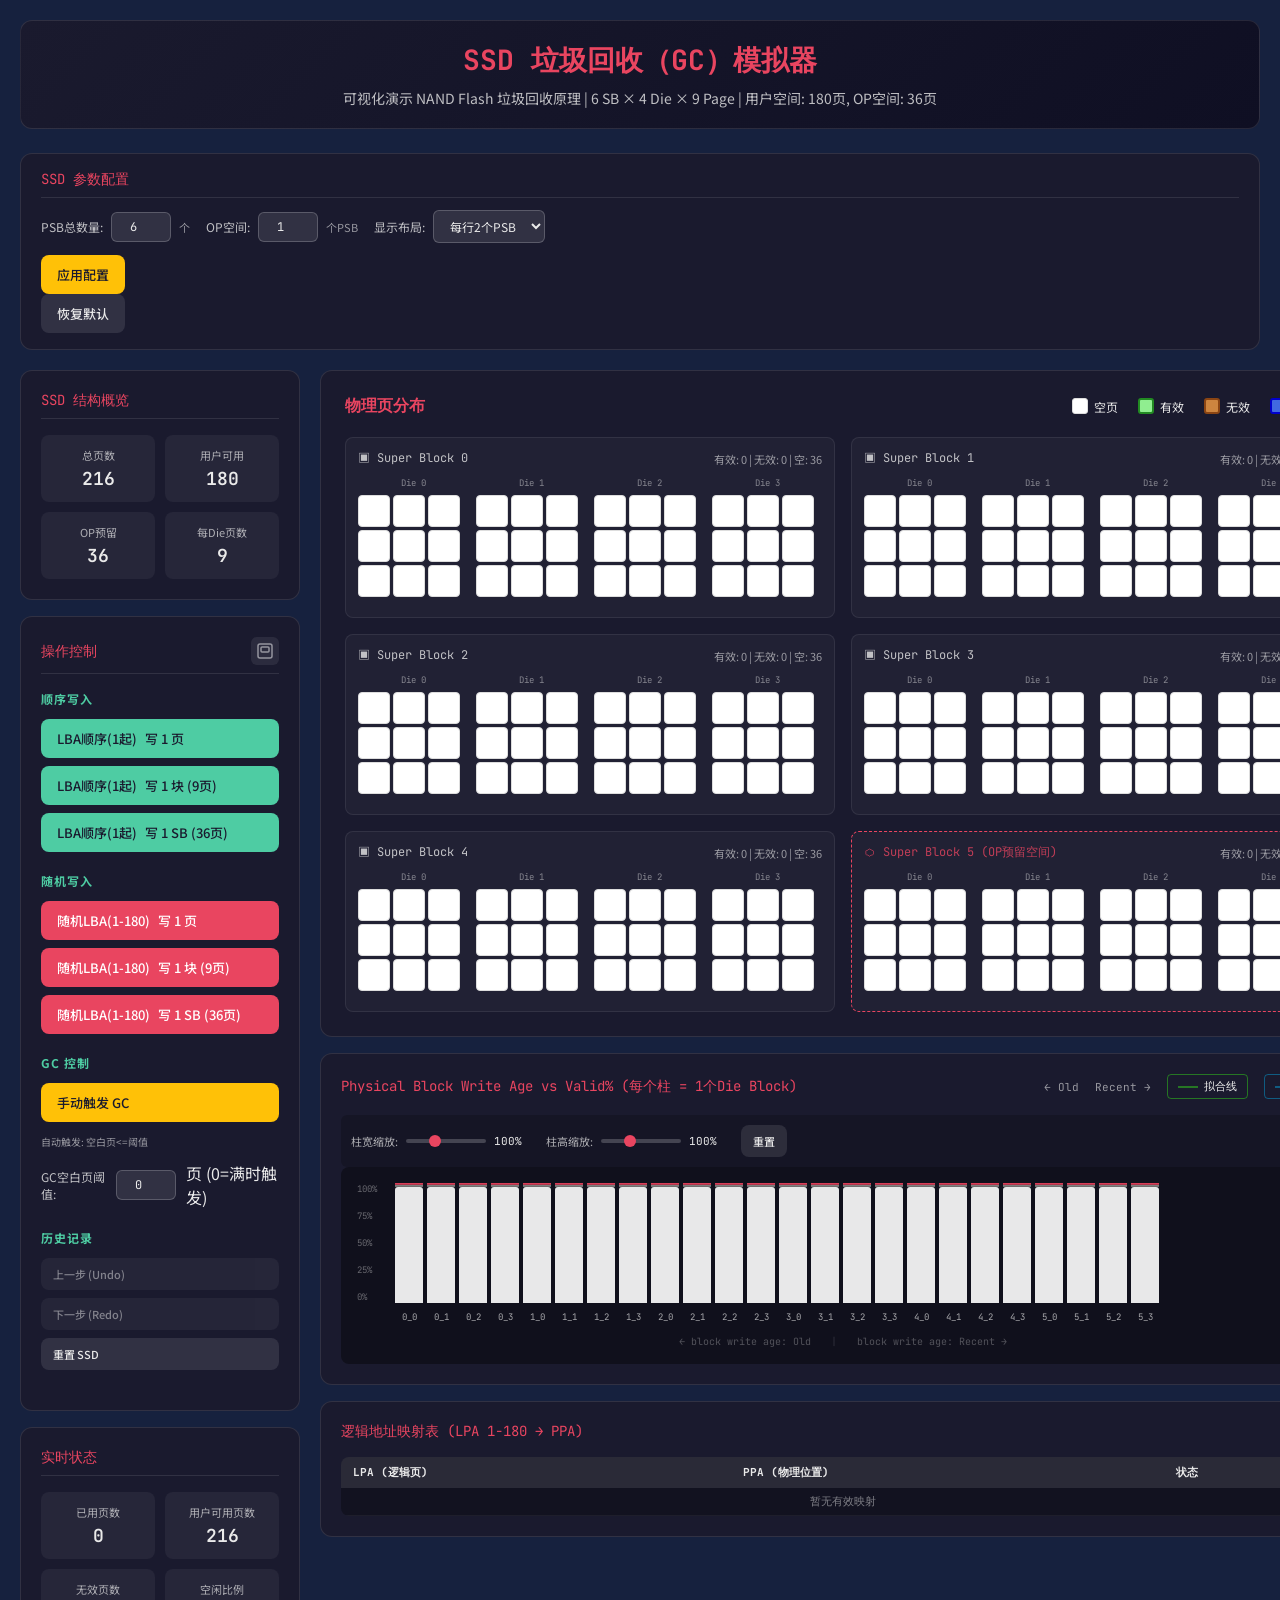
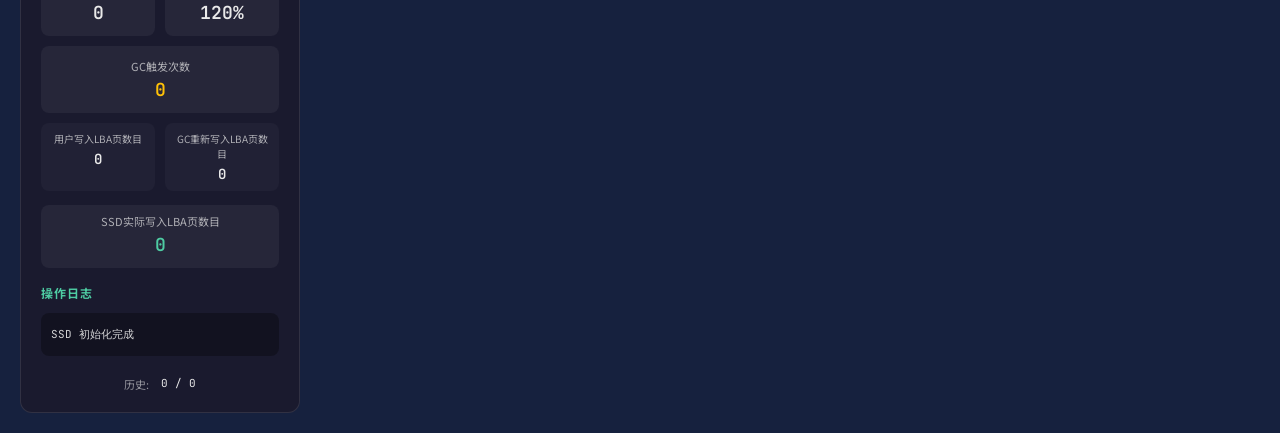
==== demo/index.html @ dd27604b "feature floating operation UI" ====
<!DOCTYPE html>
<html lang="zh-CN">
<head>
    <meta charset="UTF-8">
    <meta name="viewport" content="width=device-width, initial-scale=1.0">
    <title>SSD GC 模拟器 - 可视化垃圾回收演示</title>
    <link href="https://fonts.googleapis.com/css2?family=JetBrains+Mono:wght@400;500;600;700&family=Noto+Sans+SC:wght@400;500;600;700&display=swap" rel="stylesheet">
    <link rel="stylesheet" href="styles.css">
</head>
<body>
    <div class="container">
        <header>
            <h1>SSD 垃圾回收（GC）模拟器</h1>
            <p>可视化演示 NAND Flash 垃圾回收原理 | <span id="configSummary">6 SB × 4 Die × 9 Page</span></p>
        </header>

        <!-- SSD配置面板 -->
        <div class="config-panel">
            <div class="config-title">SSD 参数配置</div>
            <div class="config-grid">
                <div class="config-item">
                    <label>PSB总数量:</label>
                    <input type="number" id="configTotalSB" value="6" min="2" max="20" onchange="updateSSDConfig()">
                    <span>个</span>
                </div>
                <div class="config-item">
                    <label>OP空间:</label>
                    <input type="number" id="configOPSB" value="1" min="0" max="10" onchange="updateSSDConfig()">
                    <span>个PSB</span>
                </div>
                <div class="config-item">
                    <label>显示布局:</label>
                    <select id="configDisplayMode" onchange="updateDisplayMode()">
                        <option value="1">每行1个PSB</option>
                        <option value="2" selected>每行2个PSB</option>
                    </select>
                </div>
            </div>
            <div style="margin-top: 12px; text-align: center;">
                <button class="btn btn-warning" onclick="applyConfig()">应用配置</button>
                <button class="btn btn-secondary" onclick="resetToDefault()">恢复默认</button>
            </div>
        </div>

        <div class="main-layout">
            <aside class="control-panel">
                <div class="panel">
                    <div class="panel-title">SSD 结构概览</div>
                    <div class="status-grid">
                        <div class="status-item">
                            <div class="label">总页数</div>
                            <div class="value">216</div>
                        </div>
                        <div class="status-item">
                            <div class="label">用户可用</div>
                            <div class="value">180</div>
                        </div>
                        <div class="status-item">
                            <div class="label">OP预留</div>
                            <div class="value">36</div>
                        </div>
                        <div class="status-item">
                            <div class="label">每Die页数</div>
                            <div class="value">9</div>
                        </div>
                    </div>
                </div>

                <div class="panel" style="margin-top: 16px;">
                    <div class="panel-title">
                        <span>操作控制</span>
                        <button class="btn-float-toggle" id="floatToggleBtn" onclick="window.SSDApp.toggleFloatPanel()" title="切换浮窗模式">
                            <svg width="16" height="16" viewBox="0 0 16 16" fill="none" stroke="currentColor" stroke-width="1.5">
                                <rect x="1" y="1" width="14" height="14" rx="2"/>
                                <rect x="4" y="4" width="8" height="5" rx="1"/>
                            </svg>
                        </button>
                    </div>

                    <div class="control-section">
                        <h3>顺序写入</h3>
                        <div class="btn-group">
                            <button class="btn btn-success" onclick="sequentialWrite(1)">
                                <span>LBA顺序(1起)</span> 写 1 页
                            </button>
                            <button class="btn btn-success" onclick="sequentialWrite(9)">
                                <span>LBA顺序(1起)</span> 写 1 块 (9页)
                            </button>
                            <button class="btn btn-success" onclick="sequentialWrite(36)">
                                <span>LBA顺序(1起)</span> 写 1 SB (36页)
                            </button>
                        </div>
                    </div>

                    <div class="control-section">
                        <h3>随机写入</h3>
                        <div class="btn-group">
                            <button class="btn btn-primary" onclick="randomWrite(1)">
                                <span>随机LBA(1-<span id="randomLbaMax">180</span>)</span> 写 1 页
                            </button>
                            <button class="btn btn-primary" onclick="randomWrite(9)">
                                <span>随机LBA(1-<span id="randomLbaMax2">180</span>)</span> 写 1 块 (9页)
                            </button>
                            <button class="btn btn-primary" onclick="randomWrite(36)">
                                <span>随机LBA(1-<span id="randomLbaMax3">180</span>)</span> 写 1 SB (36页)
                            </button>
                        </div>
                    </div>

                    <div class="control-section">
                        <h3>GC 控制</h3>
                        <div class="btn-group">
                            <button class="btn btn-warning" onclick="triggerGC()">
                                手动触发 GC
                            </button>
                            <div style="font-size: 10px; opacity: 0.6; margin-top: 4px;">
                                自动触发: 空白页&lt;=阈值
                            </div>
                        </div>
                        <div class="gc-threshold">
                            <label>GC空白页阈值:</label>
                            <input type="number" id="gcFreePagesThreshold" value="0" min="0" max="216" onchange="updateGCTreshold()">
                            <span>页 (0=满时触发)</span>
                        </div>
                    </div>

                    <div class="control-section">
                        <h3>历史记录</h3>
                        <div class="btn-group">
                            <button class="btn btn-secondary btn-icon" onclick="undo()" id="undoBtn">
                                上一步 (Undo)
                            </button>
                            <button class="btn btn-secondary btn-icon" onclick="redo()" id="redoBtn">
                                下一步 (Redo)
                            </button>
                            <button class="btn btn-secondary btn-icon" onclick="resetSSD()">
                                重置 SSD
                            </button>
                        </div>
                    </div>
                </div>

                <div class="panel" style="margin-top: 16px;">
                    <div class="panel-title">实时状态</div>
                    <div class="status-grid">
                        <div class="status-item">
                            <div class="label">已用页数</div>
                            <div class="value" id="usedPages">0</div>
                        </div>
                        <div class="status-item">
                            <div class="label">用户可用页数</div>
                            <div class="value" id="freePages">180</div>
                        </div>
                        <div class="status-item">
                            <div class="label">无效页数</div>
                            <div class="value" id="invalidPages">0</div>
                        </div>
                        <div class="status-item">
                            <div class="label">空闲比例</div>
                            <div class="value" id="freeRatio">100%</div>
                        </div>
                        <div class="status-item" style="grid-column: span 2;">
                            <div class="label">GC触发次数</div>
                            <div class="value" id="gcTriggerCount" style="color: var(--warning);">0</div>
                        </div>
                        <div class="status-item sub-item">
                            <div class="label">用户写入LBA页数目</div>
                            <div class="value" id="userWriteCount">0</div>
                        </div>
                        <div class="status-item sub-item">
                            <div class="label">GC重新写入LBA页数目</div>
                            <div class="value" id="gcWriteCount">0</div>
                        </div>
                        <div class="status-item" style="grid-column: span 2; border-top: 1px solid var(--border); padding-top: 8px; margin-top: 4px;">
                            <div class="label">SSD实际写入LBA页数目</div>
                            <div class="value" id="totalWriteCount" style="color: var(--success);">0</div>
                        </div>
                    </div>

                    <div class="control-section" style="margin-top: 16px;">
                        <h3>操作日志</h3>
                        <div class="log-container" id="logContainer">
                            <div class="log-entry">SSD 初始化完成</div>
                        </div>
                    </div>

                    <div class="history-nav">
                        <span style="font-size: 11px; opacity: 0.6;">历史: </span>
                        <span id="historyPos" style="font-family: 'JetBrains Mono'; font-size: 11px;">0 / 0</span>
                    </div>
                </div>
            </aside>

            <main class="visual-area">
                <div class="ssd-container">
                    <div class="ssd-header">
                        <h2>物理页分布</h2>
                        <div class="ssd-legend">
                            <div class="legend-item">
                                <div class="legend-color" style="background: var(--page-empty); border: 1px solid #ddd;"></div>
                                <span>空页</span>
                            </div>
                            <div class="legend-item">
                                <div class="legend-color" style="background: var(--page-valid); border: 2px solid var(--page-valid-border);"></div>
                                <span>有效</span>
                            </div>
                            <div class="legend-item">
                                <div class="legend-color" style="background: var(--page-invalid); border: 2px solid var(--page-invalid-border);"></div>
                                <span>无效</span>
                            </div>
                            <div class="legend-item">
                                <div class="legend-color" style="background: #4169E1; border: 2px solid #0000CD;"></div>
                                <span>读至RAM</span>
                            </div>
                        </div>
                    </div>
                    <div class="ssd-grid" id="ssdGrid"></div>
                </div>

                <!-- Block Write Age 统计面板 -->
                <div class="stats-panel">
                    <div class="stats-header">
                        <div class="stats-title">Physical Block Write Age vs Valid% (每个柱 = 1个Die Block)</div>
                        <div class="stats-legend">
                            <span class="stats-legend-item">
                                <span class="stats-arrow">← Old</span>
                            </span>
                            <span class="stats-legend-item">
                                <span class="stats-arrow">Recent →</span>
                            </span>
                            <button class="fit-line-toggle" id="fitLineToggle" onclick="window.SSDRenderer.toggleFitLine()" title="显示/隐藏线性拟合线">
                                <span class="fit-line-indicator"></span>
                                拟合线
                            </button>
                            <button class="fit-line-toggle target" id="targetLineToggle" onclick="window.SSDRenderer.toggleTargetLine()" title="显示/隐藏目标拟合线">
                                <span class="target-line-indicator"></span>
                                目标线
                            </button>
                        </div>
                    </div>
                    <div class="stats-controls">
                        <div class="stats-slider-control">
                            <label for="barWidthSlider">柱宽缩放:</label>
                            <input type="range" id="barWidthSlider" min="50" max="200" value="100" oninput="window.SSDRenderer.updateChartScale()">
                            <span id="barWidthValue">100%</span>
                        </div>
                        <div class="stats-slider-control">
                            <label for="barHeightSlider">柱高缩放:</label>
                            <input type="range" id="barHeightSlider" min="50" max="200" value="100" oninput="window.SSDRenderer.updateChartScale()">
                            <span id="barHeightValue">100%</span>
                        </div>
                        <button class="btn btn-secondary btn-icon" onclick="window.SSDRenderer.resetChartScale()" title="重置缩放">重置</button>
                    </div>
                    <div class="stats-chart-container">
                        <div class="stats-chart" id="blockStatsChart">
                            <!-- 柱状图将通过JS动态生成 -->
                        </div>
                    </div>
                </div>

                <div class="mapping-section">
                    <div class="mapping-header">
                        <div class="mapping-title">逻辑地址映射表 (LPA 1-180 → PPA)</div>
                    </div>
                    <div class="mapping-table-container">
                        <table class="mapping-table">
                            <thead>
                                <tr>
                                    <th>LPA (逻辑页)</th>
                                    <th>PPA (物理位置)</th>
                                    <th>状态</th>
                                </tr>
                            </thead>
                            <tbody id="mappingTable"></tbody>
                        </table>
                    </div>
                </div>
            </main>
        </div>
    </div>

    <div class="gc-step-overlay" id="gcOverlay">
        <div class="gc-step-modal" id="gcStepModal">
            <div class="modal-drag-handle" id="gcStepDragHandle"></div>
            <h3 id="gcStepTitle">GC 执行中</h3>
            <p id="gcStepDesc">正在执行垃圾回收...</p>
            <div class="gc-step-progress">
                <div class="gc-step-dot" id="dot1"></div>
                <div class="gc-step-dot" id="dot2"></div>
                <div class="gc-step-dot" id="dot3"></div>
                <div class="gc-step-dot" id="dot4"></div>
            </div>
            <button class="btn btn-warning" onclick="gcStepNext()">下一步</button>
        </div>
    </div>

    <!-- GC触发提示弹窗 -->
    <div class="gc-trigger-overlay" id="gcTriggerOverlay">
        <div class="gc-trigger-modal" id="gcTriggerModal">
            <div class="modal-drag-handle" id="gcTriggerDragHandle"></div>
            <h3 id="gcTriggerTitle">GC 触发提示</h3>
            <div id="gcTriggerDesc" style="margin-bottom: 20px;"></div>
            <div style="display: flex; gap: 12px; justify-content: center;">
                <button class="btn btn-warning" onclick="gcTriggerConfirm()">确认执行GC</button>
                <button class="btn btn-secondary" onclick="gcTriggerCancel()">取消</button>
            </div>
        </div>
    </div>

    <!-- 模块化JS（按依赖顺序加载） -->
    <script src="js/config.js"></script>
    <script src="js/state.js"></script>
    <script src="js/utils.js"></script>
    <script src="js/writeStrategy.js"></script>
    <script src="js/gcStrategy.js"></script>
    <script src="js/renderer.js"></script>
    <script src="js/app.js"></script>
    <script src="js/main.js"></script>
</body>
</html>
---- demo/styles.css ----
* {
    margin: 0;
    padding: 0;
    box-sizing: border-box;
}

:root {
    --primary: #1a1a2e;
    --accent: #e94560;
    --bg: #16213e;
    --text: #eaeaea;
    --success: #4ecca3;
    --warning: #ffc107;
    --page-empty: #ffffff;
    --page-valid: #90EE90;
    --page-valid-border: #228B22;
    --page-invalid: #CD853F;
    --page-invalid-border: #8B4513;
    --page-size: 32px;
}

body {
    font-family: 'Noto Sans SC', sans-serif;
    background: var(--bg);
    color: var(--text);
    min-height: 100vh;
    overflow-x: hidden;
}

.container {
    max-width: 1400px;
    margin: 0;
    padding: 20px;
    margin-left: 0;
}

header {
    text-align: center;
    margin-bottom: 24px;
    padding: 20px;
    background: linear-gradient(135deg, var(--primary) 0%, #0f0f23 100%);
    border-radius: 12px;
    border: 1px solid rgba(255,255,255,0.1);
}

header h1 {
    font-family: 'JetBrains Mono', monospace;
    font-size: 28px;
    color: var(--accent);
    margin-bottom: 8px;
}

header p {
    font-size: 14px;
    opacity: 0.8;
}

.main-layout {
    display: grid;
    grid-template-columns: 280px 1fr;
    gap: 20px;
}

.panel {
    background: var(--primary);
    border-radius: 12px;
    padding: 20px;
    border: 1px solid rgba(255,255,255,0.1);
}

.panel-title {
    font-family: 'JetBrains Mono', monospace;
    font-size: 14px;
    color: var(--accent);
    margin-bottom: 16px;
    padding-bottom: 8px;
    border-bottom: 1px solid rgba(255,255,255,0.1);
}

.control-section {
    margin-bottom: 20px;
}

.control-section h3 {
    font-size: 12px;
    text-transform: uppercase;
    letter-spacing: 1px;
    color: var(--success);
    margin-bottom: 12px;
}

.btn-group {
    display: flex;
    flex-direction: column;
    gap: 8px;
}

.btn {
    font-family: 'Noto Sans SC', sans-serif;
    padding: 10px 16px;
    border: none;
    border-radius: 8px;
    cursor: pointer;
    font-size: 13px;
    font-weight: 500;
    transition: all 0.2s ease;
    display: flex;
    align-items: center;
    gap: 8px;
}

.btn-primary {
    background: var(--accent);
    color: white;
}

.btn-primary:hover {
    background: #ff6b8a;
    transform: translateY(-1px);
}

.btn-secondary {
    background: rgba(255,255,255,0.1);
    color: var(--text);
}

.btn-secondary:hover {
    background: rgba(255,255,255,0.2);
}

.btn-success {
    background: var(--success);
    color: var(--primary);
}

.btn-success:hover {
    background: #6fe8b8;
}

.btn-warning {
    background: var(--warning);
    color: var(--primary);
}

.btn-warning:hover {
    background: #ffda44;
}

.btn:disabled {
    opacity: 0.5;
    cursor: not-allowed;
    transform: none;
}

.status-grid {
    display: grid;
    grid-template-columns: 1fr 1fr;
    gap: 10px;
}

.status-item {
    background: rgba(255,255,255,0.05);
    padding: 12px;
    border-radius: 8px;
    text-align: center;
}

.status-item .label {
    font-size: 11px;
    opacity: 0.7;
    margin-bottom: 4px;
}

.status-item .value {
    font-family: 'JetBrains Mono', monospace;
    font-size: 18px;
    font-weight: 600;
}

.status-item .value.warning {
    color: var(--warning);
}

.status-item .value.danger {
    color: var(--accent);
}

.status-item .value.success {
    color: var(--success);
}

.status-item.sub-item {
    background: rgba(255,255,255,0.03);
    padding: 8px;
}

.status-item.sub-item .label {
    font-size: 10px;
}

.status-item.sub-item .value {
    font-size: 14px;
}

.log-container {
    max-height: 200px;
    overflow-y: auto;
    background: rgba(0,0,0,0.3);
    border-radius: 8px;
    padding: 10px;
    font-family: 'JetBrains Mono', monospace;
    font-size: 11px;
}

.log-entry {
    padding: 4px 0;
    border-bottom: 1px solid rgba(255,255,255,0.05);
    opacity: 0.9;
}

.log-entry:last-child {
    border-bottom: none;
}

.log-entry.gc {
    color: var(--warning);
}

.log-entry.write {
    color: var(--success);
}

.visual-area {
    display: flex;
    flex-direction: column;
    gap: 16px;
}

.ssd-container {
    background: var(--primary);
    border-radius: 12px;
    padding: 24px;
    border: 1px solid rgba(255,255,255,0.1);
}

.ssd-header {
    display: flex;
    justify-content: space-between;
    align-items: center;
    margin-bottom: 20px;
}

.ssd-header h2 {
    font-family: 'JetBrains Mono', monospace;
    font-size: 16px;
    color: var(--accent);
}

.ssd-legend {
    display: flex;
    gap: 20px;
    font-size: 12px;
}

.legend-item {
    display: flex;
    align-items: center;
    gap: 6px;
}

.legend-color {
    width: 16px;
    height: 16px;
    border-radius: 3px;
}

.ssd-grid {
    display: flex;
    flex-direction: column;
    gap: 16px;
}

.superblock {
    background: rgba(255,255,255,0.03);
    border-radius: 8px;
    padding: 12px;
    border: 1px solid rgba(255,255,255,0.08);
}

.superblock.op {
    border-color: var(--accent);
    border-style: dashed;
}

.superblock-header {
    display: flex;
    justify-content: space-between;
    align-items: center;
    margin-bottom: 10px;
}

.superblock-title {
    font-family: 'JetBrains Mono', monospace;
    font-size: 12px;
    color: var(--text);
    opacity: 0.8;
}

.superblock.op .superblock-title {
    color: var(--accent);
}

.superblock-stats {
    font-size: 11px;
    opacity: 0.6;
}

.blocks-row {
    display: flex;
    gap: 8px;
    overflow-x: auto;
    padding-bottom: 8px;
}

.block {
    flex: 0 0 auto;
    width: calc(3 * var(--page-size) + 2 * 3px + 8px);
    display: flex;
    flex-direction: column;
    gap: 4px;
}

.block-label {
    font-family: 'JetBrains Mono', monospace;
    font-size: 9px;
    text-align: center;
    opacity: 0.5;
    margin-bottom: 2px;
}

.pages-grid {
    display: grid;
    grid-template-columns: repeat(3, var(--page-size));
    grid-template-rows: repeat(3, var(--page-size));
    gap: 3px;
}

.page {
    width: var(--page-size);
    height: var(--page-size);
    border-radius: 4px;
    display: flex;
    align-items: center;
    justify-content: center;
    font-family: 'JetBrains Mono', monospace;
    font-size: 10px;
    font-weight: 500;
    transition: all 0.15s ease;
    position: relative;
}

.page.empty {
    background: var(--page-empty);
    border: 1px solid #ddd;
    color: transparent;
}

.page.valid {
    background: var(--page-valid);
    border: 2px solid var(--page-valid-border);
    color: #1a5c1a;
}

.page.invalid {
    background: var(--page-invalid);
    border: 2px solid var(--page-invalid-border);
    color: #5a3a1a;
    text-decoration: line-through;
    opacity: 0.85;
}

.page.readToRam {
    background: #4169E1;
    border: 2px solid #0000CD;
    color: white;
    animation: ram-pulse 0.5s ease infinite;
}

@keyframes ram-pulse {
    0%, 100% { opacity: 1; }
    50% { opacity: 0.7; }
}

.page.highlight {
    animation: pulse 0.5s ease;
    box-shadow: 0 0 0 3px var(--accent);
}

@keyframes pulse {
    0%, 100% { transform: scale(1); }
    50% { transform: scale(1.1); }
}

.mapping-section {
    background: var(--primary);
    border-radius: 12px;
    padding: 20px;
    border: 1px solid rgba(255,255,255,0.1);
}

.mapping-header {
    display: flex;
    justify-content: space-between;
    align-items: center;
    margin-bottom: 16px;
}

.mapping-title {
    font-family: 'JetBrains Mono', monospace;
    font-size: 14px;
    color: var(--accent);
}

.mapping-controls {
    display: flex;
    gap: 8px;
}

.mapping-table-container {
    max-height: 200px;
    overflow: auto;
    background: rgba(0,0,0,0.3);
    border-radius: 8px;
}

.mapping-table {
    width: 100%;
    border-collapse: collapse;
    font-family: 'JetBrains Mono', monospace;
    font-size: 11px;
}

.mapping-table th {
    background: rgba(255,255,255,0.1);
    padding: 8px 12px;
    text-align: left;
    position: sticky;
    top: 0;
    z-index: 1;
}

.mapping-table td {
    padding: 6px 12px;
    border-bottom: 1px solid rgba(255,255,255,0.05);
}

.mapping-table tr:hover td {
    background: rgba(255,255,255,0.05);
}

.gc-threshold {
    display: flex;
    align-items: center;
    gap: 10px;
    margin-top: 12px;
}

.gc-threshold label {
    font-size: 12px;
    opacity: 0.8;
}

.gc-threshold input {
    width: 60px;
    padding: 6px 10px;
    border-radius: 6px;
    border: 1px solid rgba(255,255,255,0.2);
    background: rgba(255,255,255,0.1);
    color: var(--text);
    font-family: 'JetBrains Mono', monospace;
    font-size: 12px;
    text-align: center;
}

.gc-threshold input:focus {
    outline: none;
    border-color: var(--accent);
}

.gc-step-overlay {
    position: fixed;
    top: 0;
    left: 0;
    right: 0;
    bottom: 0;
    background: rgba(0,0,0,0.35);
    display: flex;
    align-items: center;
    justify-content: center;
    z-index: 1000;
    opacity: 0;
    pointer-events: none;
    transition: opacity 0.3s ease;
}

.gc-step-overlay.active {
    opacity: 1;
    pointer-events: auto;
}

/* GC触发提示弹窗样式 */
.gc-trigger-overlay {
    position: fixed;
    top: 0;
    left: 0;
    right: 0;
    bottom: 0;
    background: rgba(0,0,0,0.35);
    display: flex;
    align-items: center;
    justify-content: center;
    z-index: 1001;
    opacity: 0;
    pointer-events: none;
    transition: opacity 0.3s ease;
}

.gc-trigger-overlay.active {
    opacity: 1;
    pointer-events: auto;
}

.gc-trigger-modal {
    background: var(--primary);
    border-radius: 16px;
    padding: 32px;
    max-width: 480px;
    width: 90%;
    text-align: center;
    border: 2px solid var(--warning);
    cursor: move;
    user-select: none;
    position: relative;
    padding-top: 52px;
}

/* 弹窗拖动手柄样式 */
.modal-drag-handle {
    position: absolute;
    top: 0;
    left: 0;
    right: 0;
    height: 40px;
    cursor: move;
    background: linear-gradient(135deg, rgba(255,193,7,0.2) 0%, transparent 100%);
    border-radius: 14px 14px 0 0;
    display: flex;
    align-items: center;
    justify-content: center;
}

.modal-drag-handle::before {
    content: '⋮⋮';
    font-size: 16px;
    color: var(--warning);
    opacity: 0.7;
    letter-spacing: 2px;
}

.modal-drag-handle:hover::before {
    opacity: 1;
}

.gc-trigger-modal h3 {
    font-family: 'JetBrains Mono', monospace;
    color: var(--warning);
    margin-bottom: 16px;
    font-size: 18px;
}

.gc-step-modal {
    background: var(--primary);
    border-radius: 16px;
    padding: 32px;
    max-width: 500px;
    width: 90%;
    text-align: center;
    border: 2px solid var(--warning);
    cursor: move;
    user-select: none;
    position: relative;
    padding-top: 52px;
}

.gc-step-modal h3 {
    font-family: 'JetBrains Mono', monospace;
    color: var(--warning);
    margin-bottom: 16px;
    font-size: 18px;
}

.gc-step-modal p {
    margin-bottom: 24px;
    line-height: 1.6;
}

.gc-step-progress {
    display: flex;
    justify-content: center;
    gap: 12px;
    margin-bottom: 24px;
}

.gc-step-dot {
    width: 14px;
    height: 14px;
    border-radius: 50%;
    background: rgba(255,255,255,0.2);
    transition: all 0.3s ease;
}

.gc-step-dot.active {
    background: var(--warning);
}

.gc-step-dot.completed {
    background: var(--success);
}

.history-nav {
    display: flex;
    justify-content: center;
    gap: 12px;
    margin-top: 12px;
}

.btn-icon {
    padding: 8px 12px;
    font-size: 11px;
}

/* 配置面板样式 */
.config-panel {
    background: var(--primary);
    border-radius: 12px;
    padding: 16px 20px;
    margin-bottom: 20px;
    border: 1px solid rgba(255,255,255,0.1);
}

.config-title {
    font-family: 'JetBrains Mono', monospace;
    font-size: 14px;
    color: var(--accent);
    margin-bottom: 12px;
    padding-bottom: 8px;
    border-bottom: 1px solid rgba(255,255,255,0.1);
}

.config-grid {
    display: flex;
    flex-wrap: wrap;
    gap: 16px;
    align-items: center;
}

.config-item {
    display: flex;
    align-items: center;
    gap: 8px;
}

.config-item label {
    font-size: 12px;
    color: var(--text);
    opacity: 0.8;
}

.config-item input {
    width: 60px;
    padding: 6px 10px;
    border-radius: 6px;
    border: 1px solid rgba(255,255,255,0.2);
    background: rgba(255,255,255,0.1);
    color: var(--text);
    font-family: 'JetBrains Mono', monospace;
    font-size: 12px;
    text-align: center;
}

.config-item input:focus {
    outline: none;
    border-color: var(--accent);
}

.config-item select {
    padding: 6px 12px;
    border-radius: 6px;
    border: 1px solid rgba(255,255,255,0.2);
    background: rgba(255,255,255,0.1);
    color: var(--text);
    font-family: 'Noto Sans SC', sans-serif;
    font-size: 12px;
    cursor: pointer;
}

.config-item select:focus {
    outline: none;
    border-color: var(--accent);
}

.config-item span {
    font-size: 11px;
    opacity: 0.6;
}

/* 每行显示多个PSB时的样式 */
.ssd-grid.cols-2 {
    display: grid;
    grid-template-columns: repeat(2, 1fr);
    gap: 16px;
}

.ssd-grid.cols-2 .superblock {
    page-break-inside: avoid;
}

@media (max-width: 900px) {
    .main-layout {
        grid-template-columns: 1fr;
    }

    :root {
        --page-size: 36px;
    }
}

/* Block Write Age 统计面板样式 */
.stats-panel {
    background: var(--primary);
    border-radius: 12px;
    padding: 20px;
    border: 1px solid rgba(255,255,255,0.1);
}

.stats-controls {
    margin-top: 12px;
    padding: 10px;
    background: rgba(0,0,0,0.2);
    border-radius: 6px;
    display: flex;
    flex-wrap: wrap;
    gap: 16px;
    align-items: center;
}

.stats-slider-control {
    display: flex;
    align-items: center;
    gap: 8px;
}

.stats-slider-control label {
    font-size: 11px;
    color: var(--text);
    opacity: 0.7;
    white-space: nowrap;
}

.stats-slider-control input[type="range"] {
    -webkit-appearance: none;
    appearance: none;
    width: 80px;
    height: 4px;
    background: rgba(255,255,255,0.2);
    border-radius: 2px;
    outline: none;
    cursor: pointer;
}

.stats-slider-control input[type="range"]::-webkit-slider-thumb {
    -webkit-appearance: none;
    appearance: none;
    width: 12px;
    height: 12px;
    background: var(--accent);
    border-radius: 50%;
    cursor: pointer;
    transition: transform 0.1s ease;
}

.stats-slider-control input[type="range"]::-webkit-slider-thumb:hover {
    transform: scale(1.2);
}

.stats-slider-control input[type="range"]::-moz-range-thumb {
    width: 12px;
    height: 12px;
    background: var(--accent);
    border-radius: 50%;
    cursor: pointer;
    border: none;
}

.stats-slider-control span {
    font-family: 'JetBrains Mono', monospace;
    font-size: 11px;
    color: var(--text);
    min-width: 36px;
}

.stats-header {
    display: flex;
    justify-content: space-between;
    align-items: center;
    margin-bottom: 16px;
}

.stats-title {
    font-family: 'JetBrains Mono', monospace;
    font-size: 14px;
    color: var(--accent);
}

.stats-legend {
    display: flex;
    gap: 16px;
    font-size: 11px;
}

.stats-legend-item {
    display: flex;
    align-items: center;
}

.stats-arrow {
    font-family: 'JetBrains Mono', monospace;
    color: var(--text);
    opacity: 0.6;
}

.fit-line-toggle {
    display: flex;
    align-items: center;
    gap: 6px;
    padding: 4px 10px;
    border: 1px solid rgba(57, 255, 20, 0.4);
    border-radius: 4px;
    background: transparent;
    color: var(--text);
    font-family: 'JetBrains Mono', monospace;
    font-size: 11px;
    cursor: pointer;
    transition: all 0.2s ease;
}

.fit-line-toggle:hover {
    background: rgba(57, 255, 20, 0.15);
    border-color: rgba(57, 255, 20, 0.7);
}

.fit-line-toggle.active {
    background: rgba(57, 255, 20, 0.25);
    border-color: #39ff14;
    color: #39ff14;
}

.fit-line-indicator {
    width: 20px;
    height: 2px;
    background: #39ff14;
    opacity: 0.4;
    transition: opacity 0.2s ease;
}

.fit-line-toggle.active .fit-line-indicator {
    opacity: 1;
}

/* 目标拟合线按钮样式 */
.fit-line-toggle.target {
    border-color: rgba(0, 191, 255, 0.4);
}

.fit-line-toggle.target:hover {
    background: rgba(0, 191, 255, 0.15);
    border-color: rgba(0, 191, 255, 0.7);
}

.fit-line-toggle.target.active {
    background: rgba(0, 191, 255, 0.25);
    border-color: #00bfff;
    color: #00bfff;
}

.target-line-indicator {
    width: 20px;
    height: 2px;
    background: #00bfff;
    opacity: 0.4;
    transition: opacity 0.2s ease;
}

.fit-line-toggle.target.active .target-line-indicator {
    opacity: 1;
}

.stats-chart-container {
    background: rgba(0, 0, 0, 0.4);
    border-radius: 8px;
    padding: 16px;
    min-height: 180px;
}

.stats-chart {
    display: flex;
    flex-direction: column;
    height: auto;
    min-height: 150px;
}

.stats-bars-scroll-container {
    display: flex;
    flex-wrap: nowrap;
    align-items: flex-end;
    justify-content: flex-start;
    overflow-x: auto;
    padding-bottom: 8px;
    flex: 1;
}

.stats-bars-scroll-container::-webkit-scrollbar {
    height: 6px;
}

.stats-bars-scroll-container::-webkit-scrollbar-track {
    background: rgba(255,255,255,0.1);
    border-radius: 3px;
}

.stats-bars-scroll-container::-webkit-scrollbar-thumb {
    background: rgba(255,255,255,0.3);
    border-radius: 3px;
}

.stats-bars-scroll-container::-webkit-scrollbar-thumb:hover {
    background: rgba(255,255,255,0.5);
}

.stats-bar-container {
    display: flex;
    flex-direction: column;
    align-items: center;
    flex: 0 0 auto;
    min-width: 0;
}

.stats-bar-wrapper {
    width: 36px;
    height: 120px;
    display: flex;
    align-items: flex-end;
    justify-content: center;
}

.stats-stacked-bar {
    width: 80%;
    max-width: 28px;
    min-width: 14px;
    height: 120px;
    display: flex;
    flex-direction: column;
    justify-content: flex-end;
    position: relative;
    border-radius: 3px 3px 0 0;
    overflow: visible;
}

.stats-bar-valid {
    width: 100%;
    background: linear-gradient(180deg, #888 0%, #666 100%);
    border-radius: 0;
    transition: height 0.3s ease;
    min-height: 2px;
}

.stats-bar-empty {
    width: 100%;
    background: rgba(255, 255, 255, 0.9);
    border-radius: 3px 3px 0 0;
    transition: height 0.3s ease;
    min-height: 2px;
}

.stats-bar-invalid {
    width: 100%;
    background: linear-gradient(180deg, var(--accent) 0%, #a32f43 100%);
    border-radius: 0;
    transition: height 0.3s ease;
    min-height: 2px;
}

.stats-bar {
    width: 80%;
    max-width: 24px;
    min-width: 10px;
    background: linear-gradient(180deg, var(--success) 0%, #2d8c6e 100%);
    border-radius: 3px 3px 0 0;
    transition: height 0.3s ease;
    position: relative;
    box-shadow: 0 0 10px rgba(78, 204, 163, 0.3);
}

.stats-bar.op {
    background: linear-gradient(180deg, var(--accent) 0%, #a32f43 100%);
    box-shadow: 0 0 10px rgba(233, 69, 96, 0.3);
}

.stats-bar-tooltip {
    position: absolute;
    bottom: 100%;
    left: 50%;
    transform: translateX(-50%);
    margin-bottom: 4px;
    background: rgba(0, 0, 0, 0.9);
    color: var(--text);
    padding: 6px 10px;
    border-radius: 4px;
    font-family: 'JetBrains Mono', monospace;
    font-size: 10px;
    white-space: nowrap;
    opacity: 0;
    transition: opacity 0.2s ease;
    pointer-events: none;
    z-index: 100;
    border: 1px solid rgba(255,255,255,0.2);
}

.stats-stacked-bar:hover .stats-bar-tooltip,
.stats-bar:hover .stats-bar-tooltip {
    opacity: 1;
}

.stats-bar-label {
    margin-top: 8px;
    font-family: 'JetBrains Mono', monospace;
    font-size: 9px;
    color: var(--text);
    opacity: 0.7;
    text-align: center;
    white-space: nowrap;
}

.stats-axis-label {
    font-family: 'JetBrains Mono', monospace;
    font-size: 10px;
    color: var(--text);
    opacity: 0.5;
    text-align: center;
    margin-top: 4px;
}

.stats-y-axis {
    display: flex;
    flex-direction: column;
    justify-content: space-between;
    height: 120px;
    padding-right: 8px;
    font-family: 'JetBrains Mono', monospace;
    font-size: 9px;
    color: var(--text);
    opacity: 0.4;
}

.stats-chart-with-axis {
    display: flex;
    gap: 8px;
    width: 100%;
}

.fit-line-container {
    position: absolute;
    top: 0;
    left: 0;
    width: 100%;
    height: 120px;
    pointer-events: none;
    overflow: visible;
    z-index: 10;
}

.fit-line-svg {
    width: 100%;
    height: 100%;
    pointer-events: none;
}

.fit-line-path {
    fill: none;
    stroke: #39ff14;
    stroke-width: 2;
    opacity: 0.9;
}

.fit-line-equation {
    font-family: 'JetBrains Mono', monospace;
    font-size: 10px;
    fill: #39ff14;
}

/* 目标拟合线样式 */
.target-line-path {
    fill: none;
    stroke: #00bfff;
    stroke-width: 2;
    opacity: 0.9;
    stroke-dasharray: 8, 4;
}

.target-line-equation {
    font-family: 'JetBrains Mono', monospace;
    font-size: 10px;
    fill: #00bfff;
}

/* ===== 浮窗模式样式 ===== */

/* 浮窗切换按钮 - 在panel-title内 */
.panel-title {
    display: flex;
    align-items: center;
    justify-content: space-between;
}

.btn-float-toggle {
    display: flex;
    align-items: center;
    justify-content: center;
    width: 28px;
    height: 28px;
    border: none;
    border-radius: 6px;
    background: rgba(255,255,255,0.08);
    color: rgba(255,255,255,0.5);
    cursor: pointer;
    transition: all 0.2s ease;
    flex-shrink: 0;
}

.btn-float-toggle:hover {
    background: rgba(255,255,255,0.15);
    color: var(--accent);
}

.btn-float-toggle.active {
    background: rgba(233, 69, 96, 0.2);
    color: var(--accent);
}

/* 浮窗状态 - 操作控制面板整体浮起 */
.control-panel.floating .panel:first-child,
.control-panel.floating .panel:last-child {
    opacity: 0;
    pointer-events: none;
    transition: opacity 0.25s ease;
}

.control-panel.floating {
    position: fixed;
    z-index: 500;
    width: 280px;
    max-height: calc(100vh - 40px);
    overflow-y: auto;
    background: var(--primary);
    border-radius: 12px;
    border: 1px solid var(--accent);
    box-shadow: 0 8px 32px rgba(0,0,0,0.5);
    cursor: grab;
    user-select: none;
    animation: floatIn 0.25s ease;
}

.control-panel.floating:active {
    cursor: grabbing;
}

.control-panel.floating .panel {
    border: none;
    margin-top: 0 !important;
    border-radius: 0;
    background: transparent;
}

.control-panel.floating .panel-title {
    cursor: grab;
}

.control-panel.floating .panel-title:active {
    cursor: grabbing;
}

.control-panel.floating::-webkit-scrollbar {
    width: 4px;
}

.control-panel.floating::-webkit-scrollbar-thumb {
    background: rgba(255,255,255,0.2);
    border-radius: 2px;
}

@keyframes floatIn {
    from {
        opacity: 0;
        transform: scale(0.95) translateY(-8px);
    }
    to {
        opacity: 1;
        transform: scale(1) translateY(0);
    }
}

/* 浮窗拖拽时的视觉反馈 */
.control-panel.floating.dragging {
    opacity: 0.92;
    transition: none;
}

/* 浮窗模式下visual area自动扩展 */
.main-layout.has-floating {
    grid-template-columns: 1fr;
}

.main-layout.has-floating .control-panel {
    /* 保留fixed定位覆盖grid布局 */
}
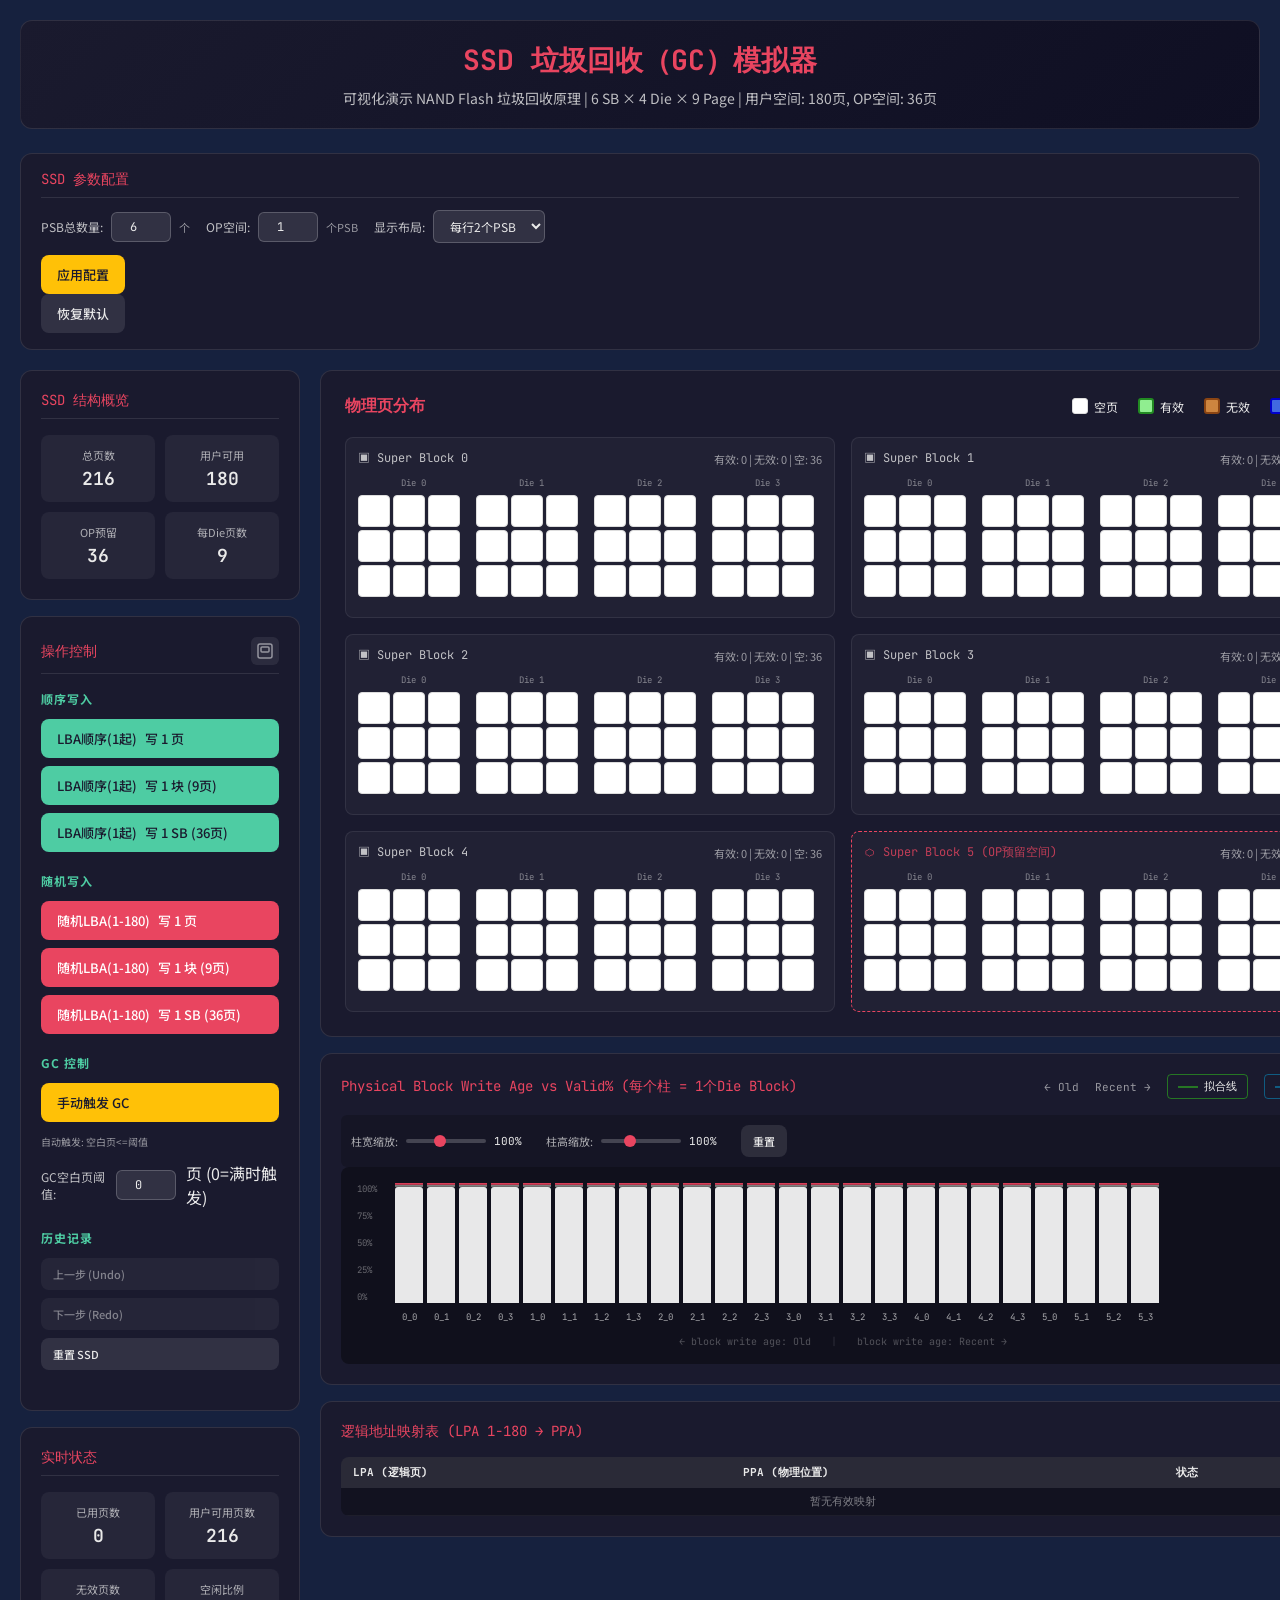
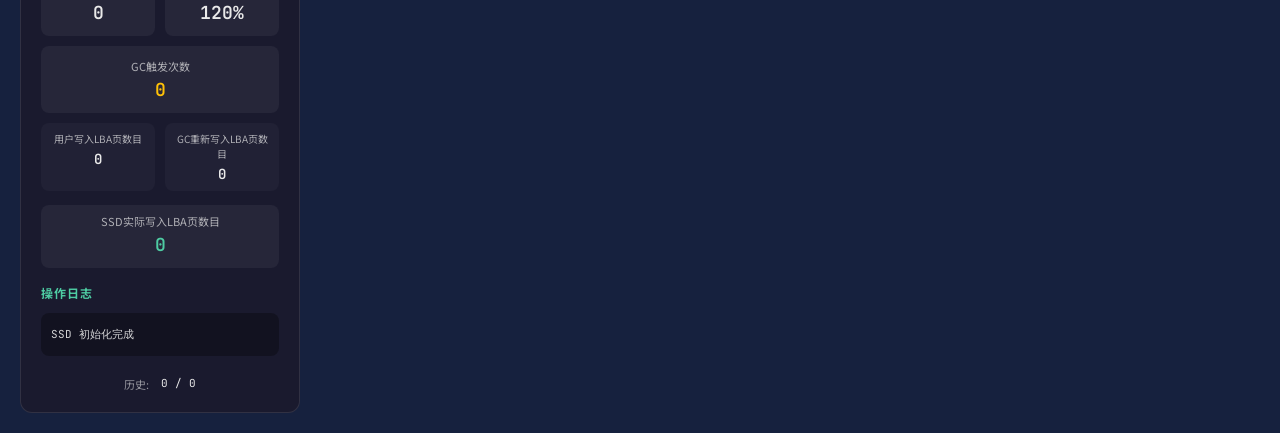
==== commit 00819649: "feature GC animation" ====
--- a/demo/index.html
+++ b/demo/index.html
@@ -241,7 +241,7 @@
                     <div class="stats-controls">
                         <div class="stats-slider-control">
                             <label for="barWidthSlider">柱宽缩放:</label>
-                            <input type="range" id="barWidthSlider" min="50" max="200" value="100" oninput="window.SSDRenderer.updateChartScale()">
+                            <input type="range" id="barWidthSlider" min="30" max="200" value="100" oninput="window.SSDRenderer.updateChartScale()">
                             <span id="barWidthValue">100%</span>
                         </div>
                         <div class="stats-slider-control">
--- a/demo/styles.css
+++ b/demo/styles.css
@@ -602,6 +602,12 @@
 .gc-step-modal p {
     margin-bottom: 24px;
     line-height: 1.6;
+    white-space: pre-wrap;
+    text-align: left;
+    font-family: 'JetBrains Mono', monospace;
+    font-size: 12px;
+    max-height: 280px;
+    overflow-y: auto;
 }
 
 .gc-step-progress {
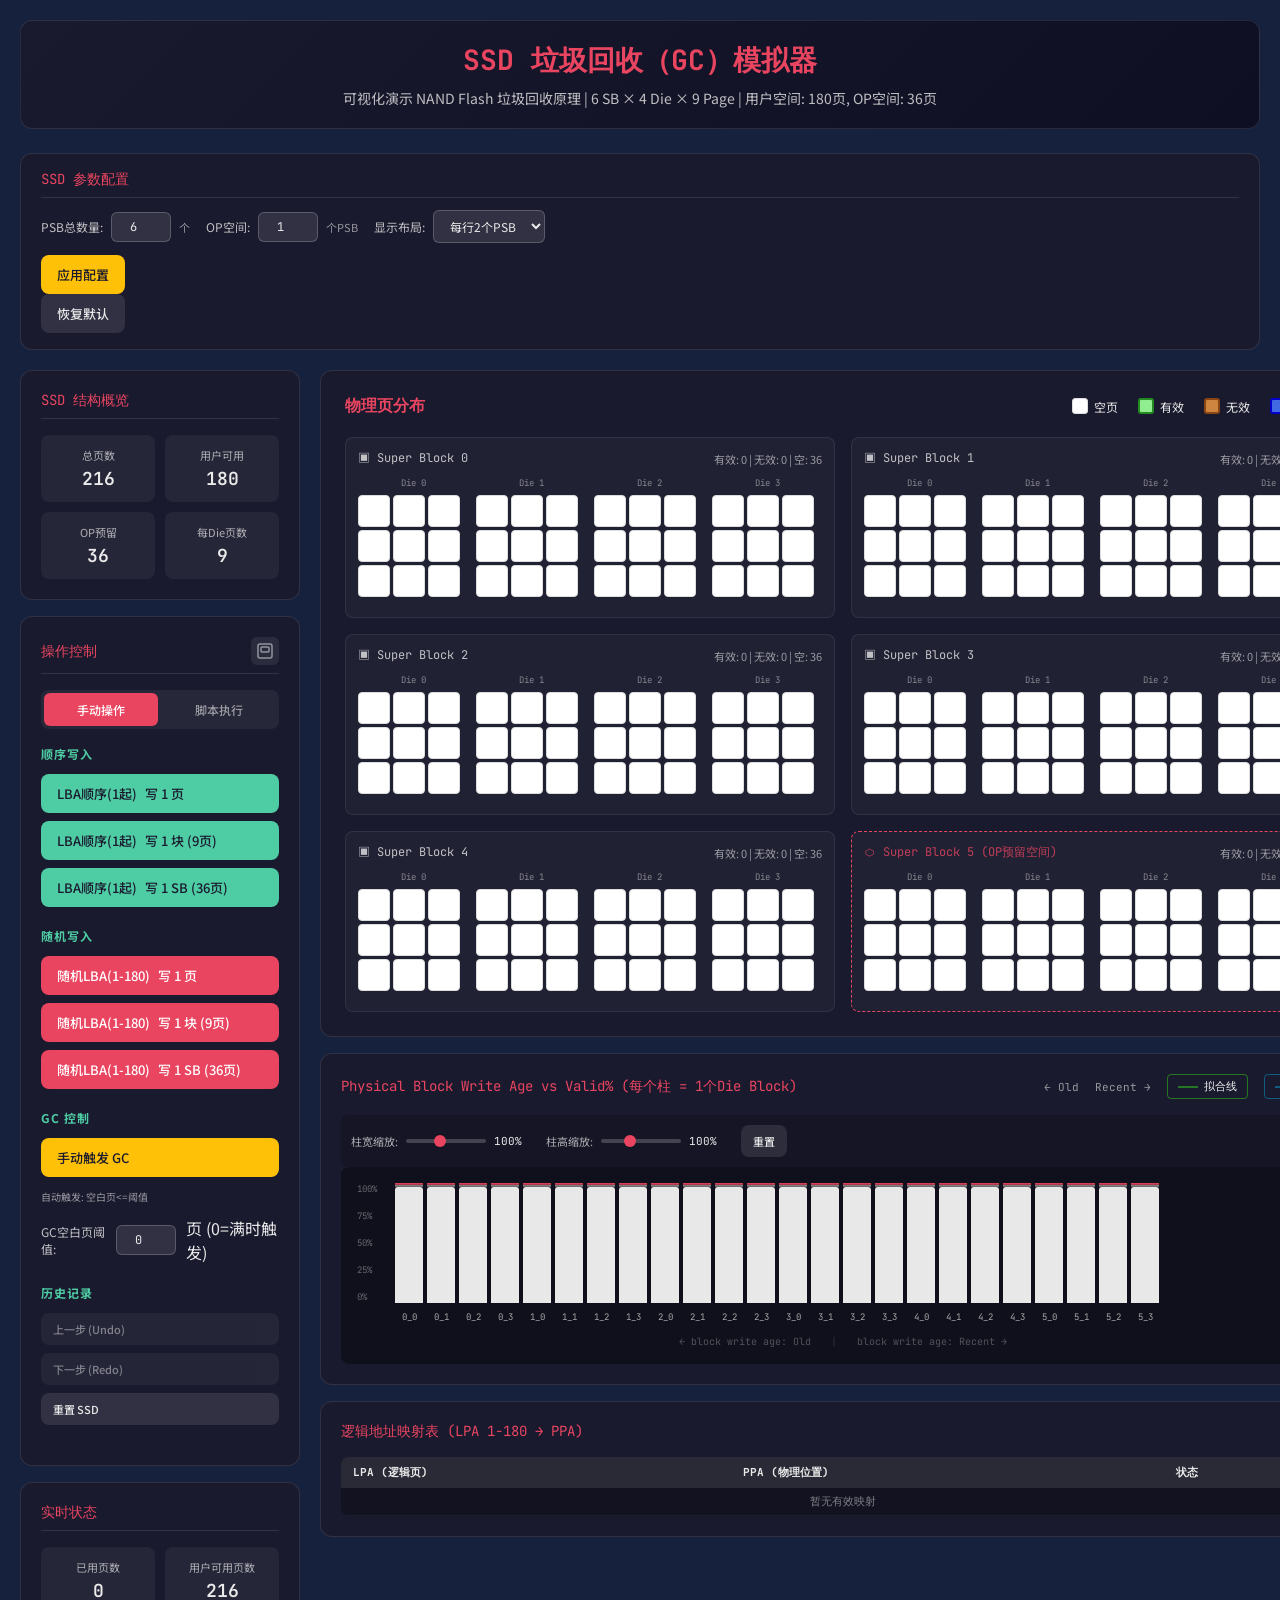
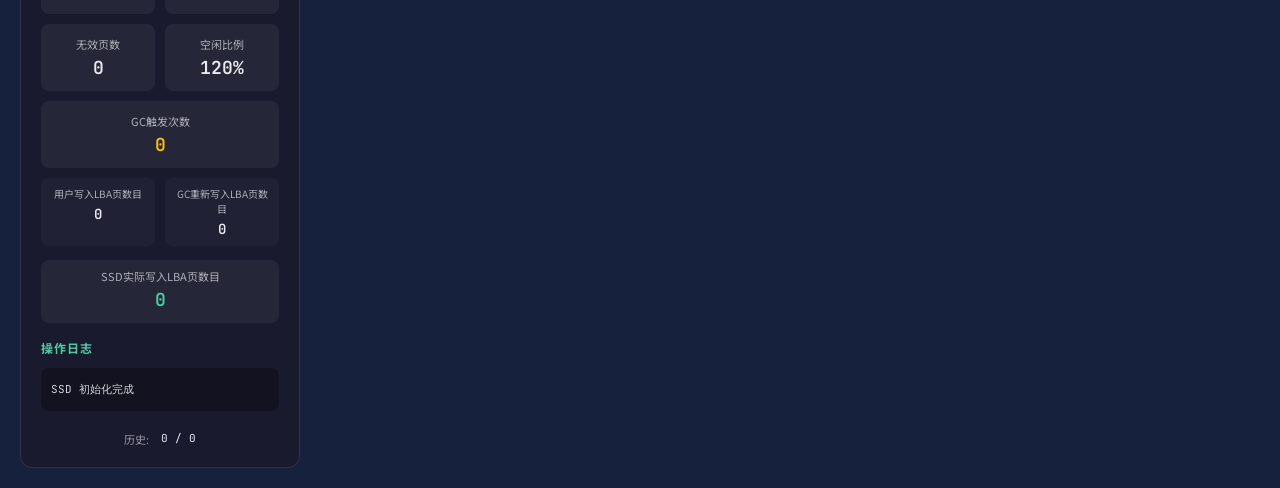
==== commit e0ecf393: "feature user script operation" ====
--- a/demo/index.html
+++ b/demo/index.html
@@ -77,65 +77,133 @@
                         </button>
                     </div>
 
-                    <div class="control-section">
-                        <h3>顺序写入</h3>
-                        <div class="btn-group">
-                            <button class="btn btn-success" onclick="sequentialWrite(1)">
-                                <span>LBA顺序(1起)</span> 写 1 页
-                            </button>
-                            <button class="btn btn-success" onclick="sequentialWrite(9)">
-                                <span>LBA顺序(1起)</span> 写 1 块 (9页)
-                            </button>
-                            <button class="btn btn-success" onclick="sequentialWrite(36)">
-                                <span>LBA顺序(1起)</span> 写 1 SB (36页)
-                            </button>
-                        </div>
-                    </div>
-
-                    <div class="control-section">
-                        <h3>随机写入</h3>
-                        <div class="btn-group">
-                            <button class="btn btn-primary" onclick="randomWrite(1)">
-                                <span>随机LBA(1-<span id="randomLbaMax">180</span>)</span> 写 1 页
-                            </button>
-                            <button class="btn btn-primary" onclick="randomWrite(9)">
-                                <span>随机LBA(1-<span id="randomLbaMax2">180</span>)</span> 写 1 块 (9页)
-                            </button>
-                            <button class="btn btn-primary" onclick="randomWrite(36)">
-                                <span>随机LBA(1-<span id="randomLbaMax3">180</span>)</span> 写 1 SB (36页)
-                            </button>
-                        </div>
-                    </div>
-
-                    <div class="control-section">
-                        <h3>GC 控制</h3>
-                        <div class="btn-group">
-                            <button class="btn btn-warning" onclick="triggerGC()">
-                                手动触发 GC
-                            </button>
-                            <div style="font-size: 10px; opacity: 0.6; margin-top: 4px;">
-                                自动触发: 空白页&lt;=阈值
-                            </div>
-                        </div>
-                        <div class="gc-threshold">
-                            <label>GC空白页阈值:</label>
-                            <input type="number" id="gcFreePagesThreshold" value="0" min="0" max="216" onchange="updateGCTreshold()">
-                            <span>页 (0=满时触发)</span>
-                        </div>
-                    </div>
-
-                    <div class="control-section">
-                        <h3>历史记录</h3>
-                        <div class="btn-group">
-                            <button class="btn btn-secondary btn-icon" onclick="undo()" id="undoBtn">
-                                上一步 (Undo)
-                            </button>
-                            <button class="btn btn-secondary btn-icon" onclick="redo()" id="redoBtn">
-                                下一步 (Redo)
-                            </button>
-                            <button class="btn btn-secondary btn-icon" onclick="resetSSD()">
-                                重置 SSD
-                            </button>
+                    <!-- 操作模式切换 -->
+                    <div class="mode-tabs">
+                        <button class="mode-tab active" id="modeManual" onclick="switchMode('manual')">手动操作</button>
+                        <button class="mode-tab" id="modeScript" onclick="switchMode('script')">脚本执行</button>
+                    </div>
+
+                    <!-- 手动模式 -->
+                    <div id="manualModePanel">
+                        <div class="control-section">
+                            <h3>顺序写入</h3>
+                            <div class="btn-group">
+                                <button class="btn btn-success" onclick="sequentialWrite(1)">
+                                    <span>LBA顺序(1起)</span> 写 1 页
+                                </button>
+                                <button class="btn btn-success" onclick="sequentialWrite(9)">
+                                    <span>LBA顺序(1起)</span> 写 1 块 (9页)
+                                </button>
+                                <button class="btn btn-success" onclick="sequentialWrite(36)">
+                                    <span>LBA顺序(1起)</span> 写 1 SB (36页)
+                                </button>
+                            </div>
+                        </div>
+
+                        <div class="control-section">
+                            <h3>随机写入</h3>
+                            <div class="btn-group">
+                                <button class="btn btn-primary" onclick="randomWrite(1)">
+                                    <span>随机LBA(1-<span id="randomLbaMax">180</span>)</span> 写 1 页
+                                </button>
+                                <button class="btn btn-primary" onclick="randomWrite(9)">
+                                    <span>随机LBA(1-<span id="randomLbaMax2">180</span>)</span> 写 1 块 (9页)
+                                </button>
+                                <button class="btn btn-primary" onclick="randomWrite(36)">
+                                    <span>随机LBA(1-<span id="randomLbaMax3">180</span>)</span> 写 1 SB (36页)
+                                </button>
+                            </div>
+                        </div>
+
+                        <div class="control-section">
+                            <h3>GC 控制</h3>
+                            <div class="btn-group">
+                                <button class="btn btn-warning" onclick="triggerGC()">
+                                    手动触发 GC
+                                </button>
+                                <div style="font-size: 10px; opacity: 0.6; margin-top: 4px;">
+                                    自动触发: 空白页&lt;=阈值
+                                </div>
+                            </div>
+                            <div class="gc-threshold">
+                                <label>GC空白页阈值:</label>
+                                <input type="number" id="gcFreePagesThreshold" value="0" min="0" max="216" onchange="updateGCTreshold()">
+                                <span>页 (0=满时触发)</span>
+                            </div>
+                        </div>
+
+                        <div class="control-section">
+                            <h3>历史记录</h3>
+                            <div class="btn-group">
+                                <button class="btn btn-secondary btn-icon" onclick="undo()" id="undoBtn">
+                                    上一步 (Undo)
+                                </button>
+                                <button class="btn btn-secondary btn-icon" onclick="redo()" id="redoBtn">
+                                    下一步 (Redo)
+                                </button>
+                                <button class="btn btn-secondary btn-icon" onclick="resetSSD()">
+                                    重置 SSD
+                                </button>
+                            </div>
+                        </div>
+                    </div>
+
+                    <!-- 脚本模式 -->
+                    <div id="scriptModePanel" style="display: none;">
+                        <div class="control-section">
+                            <div class="script-toolbar">
+                                <button class="btn btn-secondary btn-icon" onclick="window.SSDScriptStrategy.exportScript()">📥 导出</button>
+                                <label class="btn btn-secondary btn-icon" style="cursor: pointer;">
+                                    📤 导入
+                                    <input type="file" accept=".json" style="display:none;" onchange="importScriptFile(event)">
+                                </label>
+                                <button class="btn btn-secondary btn-icon" onclick="showBuiltinScripts()">📋 模板</button>
+                            </div>
+                        </div>
+
+                        <div class="control-section">
+                            <h3>脚本编辑器</h3>
+                            <textarea id="scriptEditor" class="script-editor" placeholder="在此粘贴JSON脚本...">{
+    "name": "示例脚本",
+    "description": "简单写入测试",
+    "steps": [
+        { "type": "write", "lba": 1, "desc": "写入 LBA 1" },
+        { "type": "sequential", "count": 36, "desc": "顺序写入 36 页" }
+    ]
+}</textarea>
+                            <button class="btn btn-success" onclick="loadScriptFromEditor()" style="width:100%; margin-top: 8px;">加载脚本</button>
+                        </div>
+
+                        <div class="control-section" id="scriptControls" style="display:none;">
+                            <h3>脚本: <span id="scriptName" class="script-name-label">-</span></h3>
+                            <div class="script-progress-bar">
+                                <div class="script-progress-fill" id="scriptProgress" style="width: 0%;"></div>
+                            </div>
+                            <div class="script-progress-text" id="scriptProgressText">0 / 0</div>
+
+                            <div class="script-step-control">
+                                <button class="btn btn-secondary btn-icon" onclick="window.SSDScriptStrategy.resetAll()">⟲ 复位</button>
+                                <button class="btn btn-success btn-icon" id="scriptStepBtn" onclick="scriptStepOnce()">▶ 单步</button>
+                                <button class="btn btn-primary btn-icon" id="scriptRunBtn" onclick="scriptRunSteps(1)">▶▶ 1步</button>
+                                <button class="btn btn-warning btn-icon" id="scriptRunAllBtn" onclick="scriptRunAll()">▶▶▶ 全速</button>
+                                <button class="btn btn-danger btn-icon" id="scriptStopBtn" style="display:none;" onclick="window.SSDScriptStrategy.abort()">■ 停止</button>
+                            </div>
+
+                            <div class="script-options">
+                                <label class="script-option">
+                                    <input type="checkbox" id="scriptAutoGC" checked>
+                                    自动GC
+                                </label>
+                                <label class="script-option">
+                                    速度:
+                                    <input type="range" id="scriptSpeed" min="0" max="10" value="5">
+                                    <span id="scriptSpeedLabel" class="speed-label">中</span>
+                                </label>
+                            </div>
+
+                            <div class="script-log-container" id="scriptLogContainer">
+                                <div class="log-entry" style="opacity: 0.5;">脚本日志将显示在这里</div>
+                            </div>
                         </div>
                     </div>
                 </div>
@@ -290,6 +358,11 @@
                 <div class="gc-step-dot" id="dot3"></div>
                 <div class="gc-step-dot" id="dot4"></div>
             </div>
+            <div class="gc-speed-control">
+                <label for="gcAnimSpeed">动画速度:</label>
+                <input type="range" id="gcAnimSpeed" min="0" max="10" value="5">
+                <span id="gcAnimSpeedLabel">5</span>
+            </div>
             <button class="btn btn-warning" onclick="gcStepNext()">下一步</button>
         </div>
     </div>
@@ -315,6 +388,154 @@
     <script src="js/gcStrategy.js"></script>
     <script src="js/renderer.js"></script>
     <script src="js/app.js"></script>
+    <script src="js/scriptStrategy.js"></script>
     <script src="js/main.js"></script>
+
+    <!-- 脚本模式全局函数 -->
+    <script>
+    // 速度名称映射表
+    const speedNames = ['极慢','很慢','慢','较慢','中','较快','快','很快','极快','最快','跳过'];
+    let speedSliderInitialized = false;
+
+    /**
+     * 初始化速度滑块和自动GC复选框（只初始化一次，避免重复绑定）
+     */
+    function initScriptControls() {
+        if (speedSliderInitialized) return;
+
+        const speedSlider = document.getElementById('scriptSpeed');
+        const speedLabel = document.getElementById('scriptSpeedLabel');
+        const autoGCCheckbox = document.getElementById('scriptAutoGC');
+
+        if (speedSlider && speedLabel) {
+            // 初始化速度滑块值
+            speedSlider.value = window.SSDScriptStrategy.scriptState.speed;
+            speedLabel.textContent = speedNames[speedSlider.value];
+
+            speedSlider.addEventListener('input', function() {
+                const val = parseInt(this.value);
+                window.SSDScriptStrategy.scriptState.speed = val;
+                speedLabel.textContent = speedNames[val];
+            });
+        }
+
+        if (autoGCCheckbox) {
+            // 初始化复选框状态
+            autoGCCheckbox.checked = window.SSDScriptStrategy.scriptState.autoGC;
+            autoGCCheckbox.addEventListener('change', function() {
+                window.SSDScriptStrategy.scriptState.autoGC = this.checked;
+            });
+        }
+
+        speedSliderInitialized = true;
+    }
+
+    // 模式切换
+    function switchMode(mode) {
+        const manualPanel = document.getElementById('manualModePanel');
+        const scriptPanel = document.getElementById('scriptModePanel');
+        const manualTab = document.getElementById('modeManual');
+        const scriptTab = document.getElementById('modeScript');
+
+        if (mode === 'script') {
+            manualPanel.style.display = 'none';
+            scriptPanel.style.display = 'block';
+            manualTab.classList.remove('active');
+            scriptTab.classList.add('active');
+            initScriptControls();
+        } else {
+            manualPanel.style.display = 'block';
+            scriptPanel.style.display = 'none';
+            scriptTab.classList.remove('active');
+            manualTab.classList.add('active');
+        }
+    }
+
+    // 从编辑器加载脚本
+    function loadScriptFromEditor() {
+        const editor = document.getElementById('scriptEditor');
+        const result = window.SSDScriptStrategy.loadScript(editor.value);
+        if (result.success) {
+            document.getElementById('scriptControls').style.display = 'block';
+            window.SSDScriptStrategy.updateUI();
+        } else {
+            alert('脚本加载失败:\n' + result.errors.join('\n'));
+        }
+    }
+
+    // 从文件导入脚本
+    function importScriptFile(event) {
+        const file = event.target.files[0];
+        if (!file) return;
+        window.SSDScriptStrategy.loadFromFile(file).then(result => {
+            document.getElementById('scriptControls').style.display = 'block';
+            // 同步到编辑器
+            const reader = new FileReader();
+            reader.onload = (e) => {
+                try {
+                    const parsed = JSON.parse(e.target.result);
+                    document.getElementById('scriptEditor').value = JSON.stringify(parsed, null, 2);
+                } catch(e) {}
+            };
+            reader.readAsText(file);
+            window.SSDScriptStrategy.updateUI();
+        }).catch(err => {
+            alert('导入失败:\n' + (err.errors || ['未知错误']).join('\n'));
+        });
+        event.target.value = '';
+    }
+
+    // 单步执行
+    function scriptStepOnce() {
+        window.SSDScriptStrategy.stepForward(false);
+    }
+
+    // 执行N步
+    function scriptRunSteps(count) {
+        window.SSDScriptStrategy.runSteps(count);
+    }
+
+    // 全速执行所有步骤
+    function scriptRunAll() {
+        const total = window.SSDScriptStrategy.scriptState.totalSteps;
+        const current = window.SSDScriptStrategy.scriptState.currentIndex;
+        const remaining = total - current;
+        if (remaining > 0) {
+            window.SSDScriptStrategy.runSteps(remaining);
+        } else {
+            window.SSDSimulator.utils.addLog('脚本已全部执行完毕，无需继续执行', 'gc');
+        }
+    }
+
+    // 显示内置模板
+    function showBuiltinScripts() {
+        const scripts = window.SSDScriptStrategy.getBuiltinScripts();
+        let menu = '选择内置脚本模板:\n\n';
+        scripts.forEach((s, i) => {
+            menu += `${i + 1}. ${s.name}\n   ${s.description}\n`;
+        });
+        menu += `\n请输入编号 (1-${scripts.length}):`;
+        const choice = prompt(menu);
+        if (choice) {
+            const idx = parseInt(choice) - 1;
+            if (idx >= 0 && idx < scripts.length) {
+                const script = scripts[idx];
+                document.getElementById('scriptEditor').value = JSON.stringify(script, null, 2);
+                const loadResult = window.SSDScriptStrategy.loadScript(script);
+                if (loadResult.success) {
+                    document.getElementById('scriptControls').style.display = 'block';
+                    window.SSDScriptStrategy.updateUI();
+                }
+            } else {
+                alert('无效选择');
+            }
+        }
+    }
+
+    // 页面加载后初始化脚本控件
+    document.addEventListener('DOMContentLoaded', function() {
+        initScriptControls();
+    });
+    </script>
 </body>
 </html>
--- a/demo/styles.css
+++ b/demo/styles.css
@@ -633,6 +633,68 @@
     background: var(--success);
 }
 
+/* GC步骤弹窗 - 动画速度控制 */
+.gc-speed-control {
+    display: flex;
+    align-items: center;
+    justify-content: center;
+    gap: 8px;
+    margin-bottom: 16px;
+    padding: 8px 12px;
+    background: rgba(255,255,255,0.05);
+    border-radius: 8px;
+}
+
+.gc-speed-control label {
+    font-size: 11px;
+    opacity: 0.7;
+    white-space: nowrap;
+}
+
+.gc-speed-control input[type="range"] {
+    width: 120px;
+    height: 4px;
+    -webkit-appearance: none;
+    appearance: none;
+    background: rgba(255,255,255,0.2);
+    border-radius: 2px;
+    outline: none;
+    cursor: pointer;
+}
+
+.gc-speed-control input[type="range"]::-webkit-slider-thumb {
+    -webkit-appearance: none;
+    width: 14px;
+    height: 14px;
+    border-radius: 50%;
+    background: var(--accent);
+    cursor: pointer;
+    border: 2px solid rgba(255,255,255,0.3);
+    transition: transform 0.15s ease;
+}
+
+.gc-speed-control input[type="range"]::-webkit-slider-thumb:hover {
+    transform: scale(1.2);
+}
+
+.gc-speed-control input[type="range"]::-moz-range-thumb {
+    width: 14px;
+    height: 14px;
+    border-radius: 50%;
+    background: var(--accent);
+    cursor: pointer;
+    border: 2px solid rgba(255,255,255,0.3);
+}
+
+.gc-speed-control span {
+    font-family: 'JetBrains Mono', monospace;
+    font-size: 12px;
+    min-width: 24px;
+    text-align: center;
+    color: var(--accent);
+    font-weight: 600;
+}
+
 .history-nav {
     display: flex;
     justify-content: center;
@@ -1163,9 +1225,8 @@
     color: var(--accent);
 }
 
-/* 浮窗状态 - 操作控制面板整体浮起 */
-.control-panel.floating .panel:first-child,
-.control-panel.floating .panel:last-child {
+/* 浮窗状态 - 只隐藏SSD结构概览（第一个panel） */
+.control-panel.floating .panel:first-child {
     opacity: 0;
     pointer-events: none;
     transition: opacity 0.25s ease;
@@ -1239,3 +1300,209 @@
 .main-layout.has-floating .control-panel {
     /* 保留fixed定位覆盖grid布局 */
 }
+
+/* ===== 脚本模式样式 ===== */
+
+/* 模式切换标签 */
+.mode-tabs {
+    display: flex;
+    gap: 4px;
+    margin-bottom: 16px;
+    padding: 3px;
+    background: rgba(255,255,255,0.06);
+    border-radius: 8px;
+}
+
+.mode-tab {
+    flex: 1;
+    padding: 8px 12px;
+    border: none;
+    border-radius: 6px;
+    background: transparent;
+    color: var(--text);
+    font-family: 'Noto Sans SC', sans-serif;
+    font-size: 12px;
+    font-weight: 500;
+    cursor: pointer;
+    transition: all 0.2s ease;
+    opacity: 0.6;
+}
+
+.mode-tab:hover {
+    opacity: 0.9;
+    background: rgba(255,255,255,0.08);
+}
+
+.mode-tab.active {
+    opacity: 1;
+    background: var(--accent);
+    color: white;
+}
+
+/* 脚本编辑器文本域 */
+.script-editor {
+    width: 100%;
+    height: 140px;
+    padding: 10px;
+    border-radius: 8px;
+    border: 1px solid rgba(255,255,255,0.15);
+    background: rgba(0,0,0,0.4);
+    color: var(--text);
+    font-family: 'JetBrains Mono', monospace;
+    font-size: 10px;
+    line-height: 1.5;
+    resize: vertical;
+    tab-size: 2;
+    outline: none;
+    transition: border-color 0.2s ease;
+}
+
+.script-editor:focus {
+    border-color: var(--accent);
+}
+
+.script-editor::placeholder {
+    color: rgba(255,255,255,0.3);
+}
+
+/* 脚本工具栏 */
+.script-toolbar {
+    display: flex;
+    gap: 6px;
+    flex-wrap: wrap;
+}
+
+.script-toolbar .btn-icon {
+    font-size: 11px;
+    padding: 6px 10px;
+}
+
+/* 脚本名称标签 */
+.script-name-label {
+    color: var(--success);
+    font-family: 'JetBrains Mono', monospace;
+    font-size: 11px;
+}
+
+/* 进度条 */
+.script-progress-bar {
+    width: 100%;
+    height: 6px;
+    background: rgba(255,255,255,0.1);
+    border-radius: 3px;
+    margin: 8px 0;
+    overflow: hidden;
+}
+
+.script-progress-fill {
+    height: 100%;
+    background: linear-gradient(90deg, var(--success), var(--accent));
+    border-radius: 3px;
+    transition: width 0.3s ease;
+}
+
+.script-progress-text {
+    font-family: 'JetBrains Mono', monospace;
+    font-size: 10px;
+    text-align: center;
+    opacity: 0.6;
+    margin-bottom: 8px;
+}
+
+/* 步骤控制按钮组 */
+.script-step-control {
+    display: flex;
+    gap: 4px;
+    flex-wrap: wrap;
+    margin: 8px 0;
+}
+
+.script-step-control .btn-icon {
+    flex: 1;
+    font-size: 10px;
+    padding: 6px 4px;
+    text-align: center;
+    min-width: 0;
+}
+
+/* 脚本选项 */
+.script-options {
+    display: flex;
+    flex-wrap: wrap;
+    gap: 12px;
+    padding: 8px 10px;
+    margin: 8px 0;
+    background: rgba(0,0,0,0.2);
+    border-radius: 6px;
+    align-items: center;
+}
+
+.script-option {
+    display: flex;
+    align-items: center;
+    gap: 6px;
+    font-size: 11px;
+    opacity: 0.8;
+    cursor: pointer;
+}
+
+.script-option input[type="range"] {
+    width: 60px;
+    height: 4px;
+    -webkit-appearance: none;
+    appearance: none;
+    background: rgba(255,255,255,0.2);
+    border-radius: 2px;
+    outline: none;
+    cursor: pointer;
+}
+
+.script-option input[type="range"]::-webkit-slider-thumb {
+    -webkit-appearance: none;
+    width: 12px;
+    height: 12px;
+    border-radius: 50%;
+    background: var(--accent);
+    cursor: pointer;
+    border: 2px solid rgba(255,255,255,0.3);
+}
+
+.script-option input[type="checkbox"] {
+    accent-color: var(--success);
+}
+
+.speed-label {
+    font-family: 'JetBrains Mono', monospace;
+    font-size: 10px;
+    color: var(--accent);
+    min-width: 32px;
+    text-align: center;
+}
+
+/* 脚本日志容器 */
+.script-log-container {
+    max-height: 150px;
+    overflow-y: auto;
+    background: rgba(0,0,0,0.3);
+    border-radius: 6px;
+    padding: 6px 8px;
+    font-family: 'JetBrains Mono', monospace;
+    font-size: 10px;
+    margin-top: 8px;
+}
+
+.script-log-container .log-entry {
+    padding: 2px 0;
+    border-bottom: 1px solid rgba(255,255,255,0.03);
+}
+
+/* 危险按钮（停止） */
+.btn-danger {
+    background: var(--accent);
+    color: white;
+}
+
+.btn-danger:hover {
+    background: #ff6b8a;
+    transform: translateY(-1px);
+}
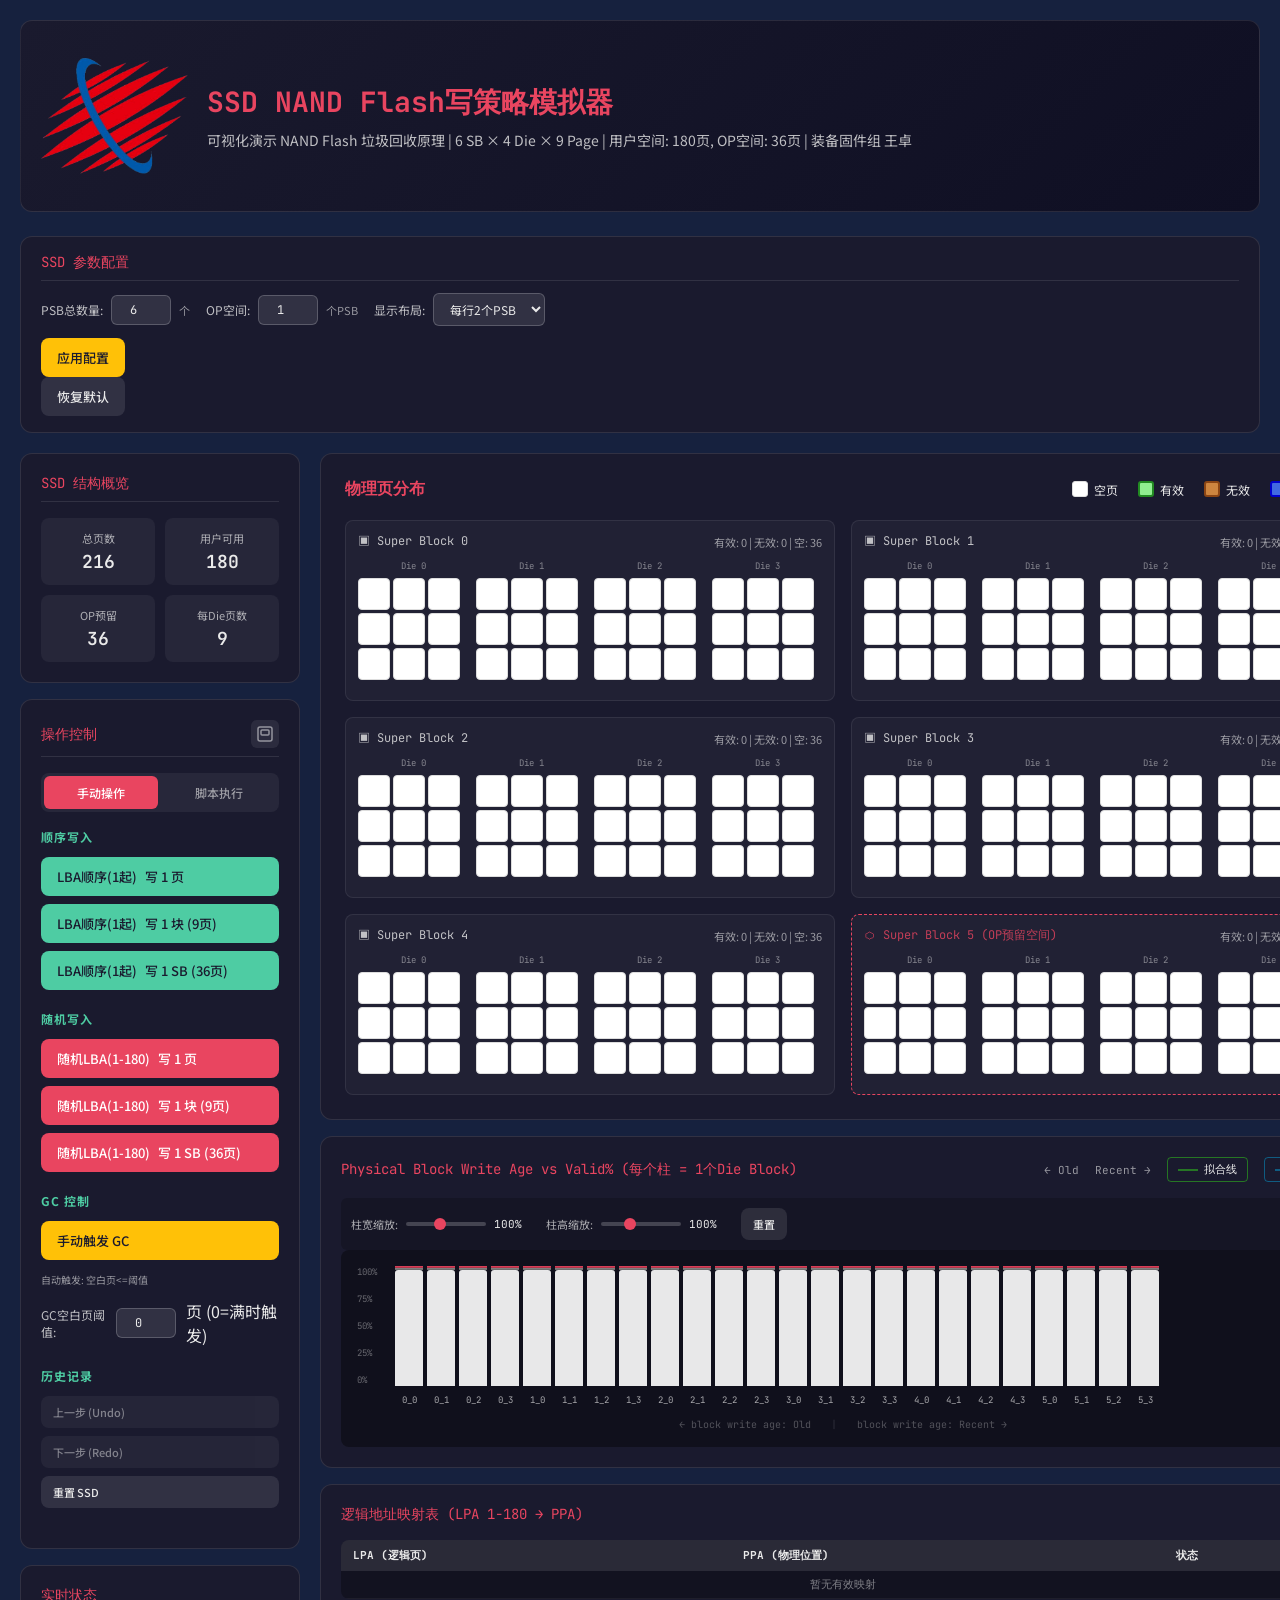
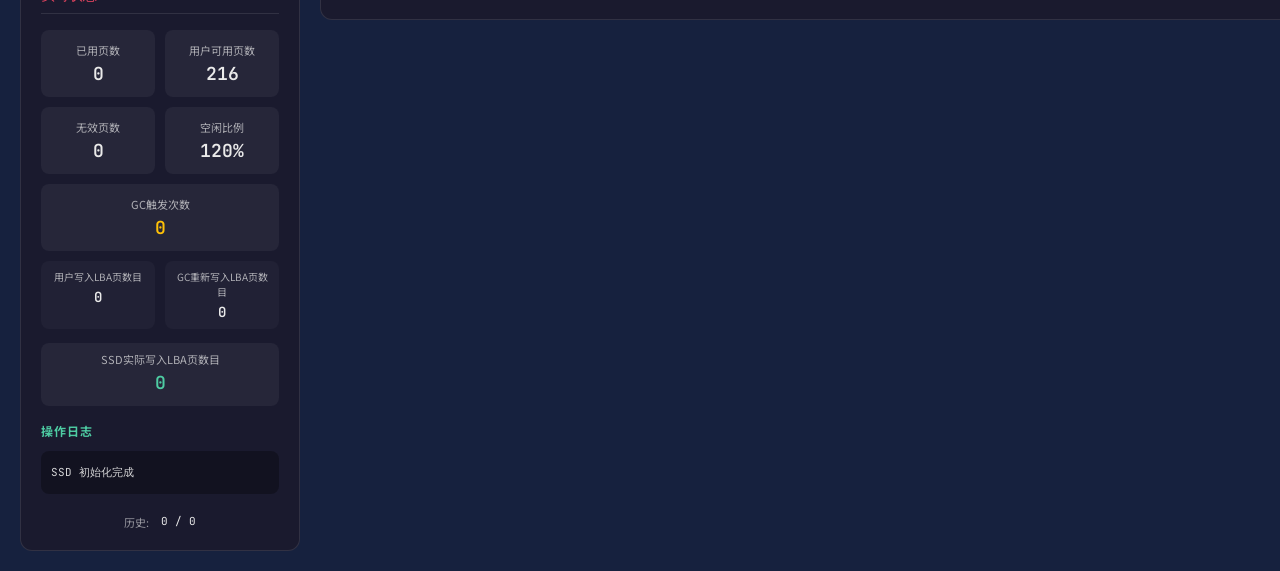
==== commit 4855f112: "update logo" ====
--- a/demo/index.html
+++ b/demo/index.html
@@ -9,9 +9,14 @@
 </head>
 <body>
     <div class="container">
-        <header>
-            <h1>SSD 垃圾回收（GC）模拟器</h1>
-            <p>可视化演示 NAND Flash 垃圾回收原理 | <span id="configSummary">6 SB × 4 Die × 9 Page</span></p>
+        <header class="header-with-logo">
+            <div class="header-logo">
+                <img src="../LongsysLogo.jpg" alt="Longsys Logo" class="logo-img">
+            </div>
+            <div class="header-text">
+                <h1>SSD NAND Flash写策略模拟器</h1>
+                <p>可视化演示 NAND Flash 垃圾回收原理 | <span id="configSummary">6 SB × 4 Die × 9 Page</span> | 装备固件组 王卓</p>
+            </div>
         </header>
 
         <!-- SSD配置面板 -->
@@ -184,7 +189,10 @@
                             <div class="script-step-control">
                                 <button class="btn btn-secondary btn-icon" onclick="window.SSDScriptStrategy.resetAll()">⟲ 复位</button>
                                 <button class="btn btn-success btn-icon" id="scriptStepBtn" onclick="scriptStepOnce()">▶ 单步</button>
-                                <button class="btn btn-primary btn-icon" id="scriptRunBtn" onclick="scriptRunSteps(1)">▶▶ 1步</button>
+                                <span class="script-multi-step-group">
+                                    <input type="number" class="script-multi-step-input" id="multiStepCount" value="72" min="1" max="999" title="多步步数">
+                                    <button class="btn btn-primary btn-icon" id="scriptRunBtn" onclick="scriptRunMultiSteps()">▶▶ 多步</button>
+                                </span>
                                 <button class="btn btn-warning btn-icon" id="scriptRunAllBtn" onclick="scriptRunAll()">▶▶▶ 全速</button>
                                 <button class="btn btn-danger btn-icon" id="scriptStopBtn" style="display:none;" onclick="window.SSDScriptStrategy.abort()">■ 停止</button>
                             </div>
@@ -427,7 +435,25 @@
             });
         }
 
+        // 初始化多步步数默认值 = 2个PSB
+        updateMultiStepDefault();
+
         speedSliderInitialized = true;
+    }
+
+    // 更新多步步数默认值（2个PSB的页数）
+    function updateMultiStepDefault() {
+        const input = document.getElementById('multiStepCount');
+        if (input) {
+            const defaultCount = CONFIG.pagesPerSuperBlock * 2;
+            if (!input.dataset.userSet) {
+                input.value = defaultCount;
+                input.placeholder = defaultCount.toString();
+            }
+            input.addEventListener('change', function() {
+                this.dataset.userSet = 'true';
+            });
+        }
     }
 
     // 模式切换
@@ -492,6 +518,14 @@
 
     // 执行N步
     function scriptRunSteps(count) {
+        window.SSDScriptStrategy.runSteps(count);
+    }
+
+    // 多步执行（从输入框读取步数）
+    function scriptRunMultiSteps() {
+        const input = document.getElementById('multiStepCount');
+        let count = parseInt(input.value);
+        if (isNaN(count) || count < 1) count = 1;
         window.SSDScriptStrategy.runSteps(count);
     }
 
--- a/demo/styles.css
+++ b/demo/styles.css
@@ -43,6 +43,27 @@
     border: 1px solid rgba(255,255,255,0.1);
 }
 
+header.header-with-logo {
+    display: flex;
+    align-items: center;
+    gap: 16px;
+    text-align: left;
+}
+
+.header-logo {
+    flex: 0 0 auto;
+}
+
+.logo-img {
+    height: 150px;
+    width: auto;
+    display: block;
+}
+
+.header-text {
+    flex: 1;
+}
+
 header h1 {
     font-family: 'JetBrains Mono', monospace;
     font-size: 28px;
@@ -1425,6 +1446,32 @@
     min-width: 0;
 }
 
+/* 多步执行输入框组 */
+.script-multi-step-group {
+    display: flex;
+    flex: 1;
+    gap: 2px;
+}
+
+.script-multi-step-input {
+    width: 40px;
+    padding: 4px 2px;
+    text-align: center;
+    background: rgba(255,255,255,0.08);
+    border: 1px solid rgba(255,255,255,0.15);
+    border-radius: 4px;
+    color: #e0e0e0;
+    font-size: 11px;
+    min-width: 0;
+    flex: 0 0 auto;
+}
+
+.script-multi-step-input:focus {
+    outline: none;
+    border-color: #3498db;
+    background: rgba(52,152,219,0.1);
+}
+
 /* 脚本选项 */
 .script-options {
     display: flex;
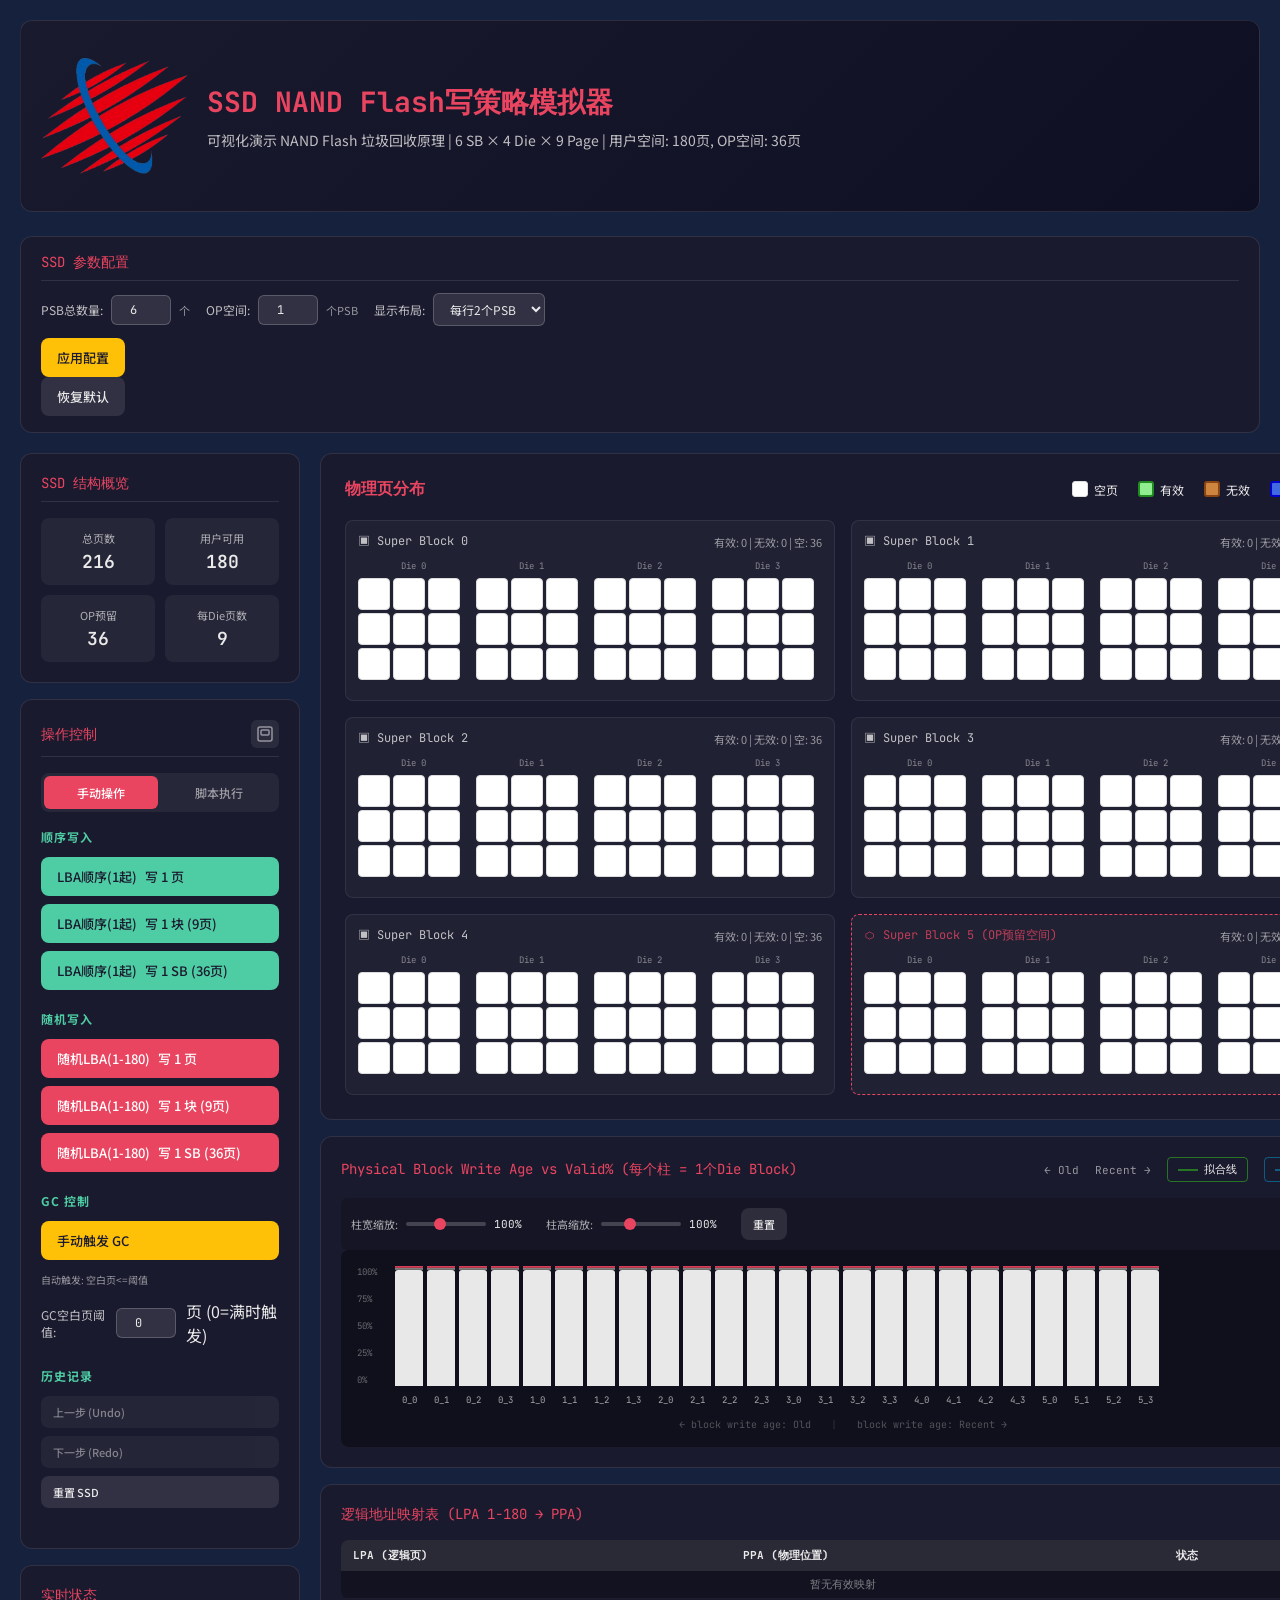
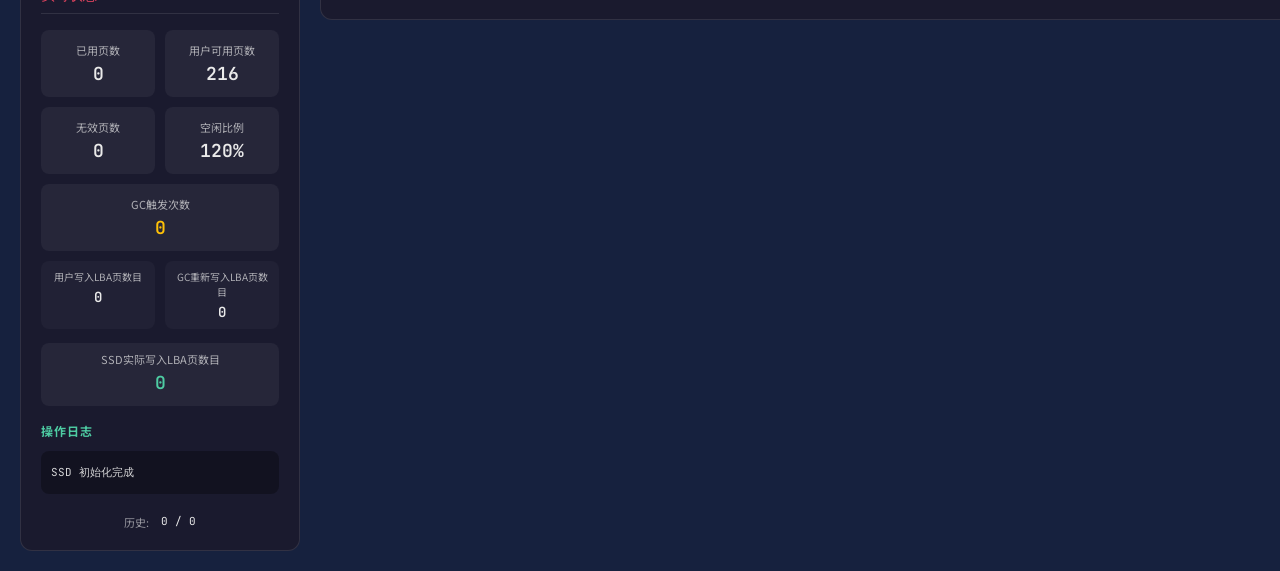
==== commit e82d73ef: "update" ====
--- a/demo/index.html
+++ b/demo/index.html
@@ -15,7 +15,8 @@
             </div>
             <div class="header-text">
                 <h1>SSD NAND Flash写策略模拟器</h1>
-                <p>可视化演示 NAND Flash 垃圾回收原理 | <span id="configSummary">6 SB × 4 Die × 9 Page</span> | 装备固件组 王卓</p>
+                <p>可视化演示 NAND Flash 垃圾回收原理 | <span id="configSummary">6 SB × 4 Die × 9 Page</span></p>
+                <!-- <p style="font-size: 12px; opacity: 0.6; margin-top: 4px;">江波龙电子股份有限公司 装备固件组 王卓</p> -->
             </div>
         </header>
 
